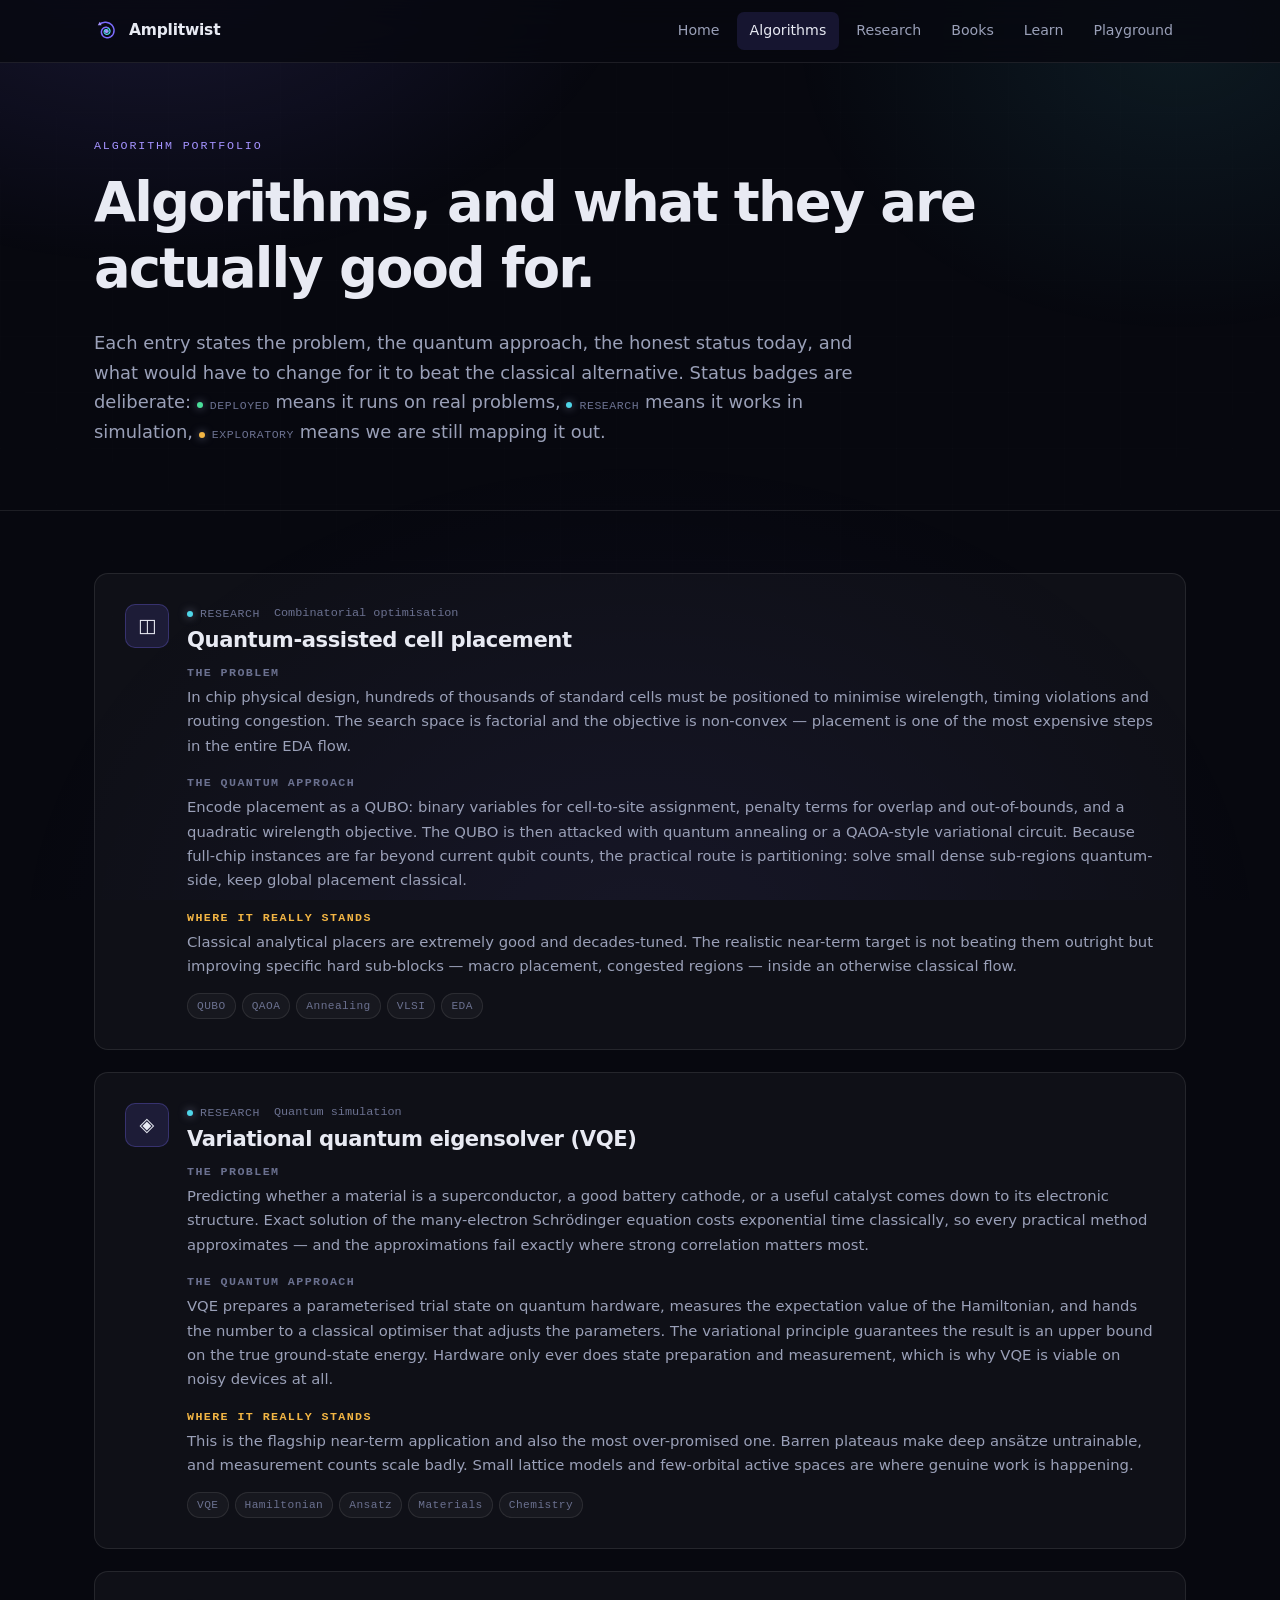
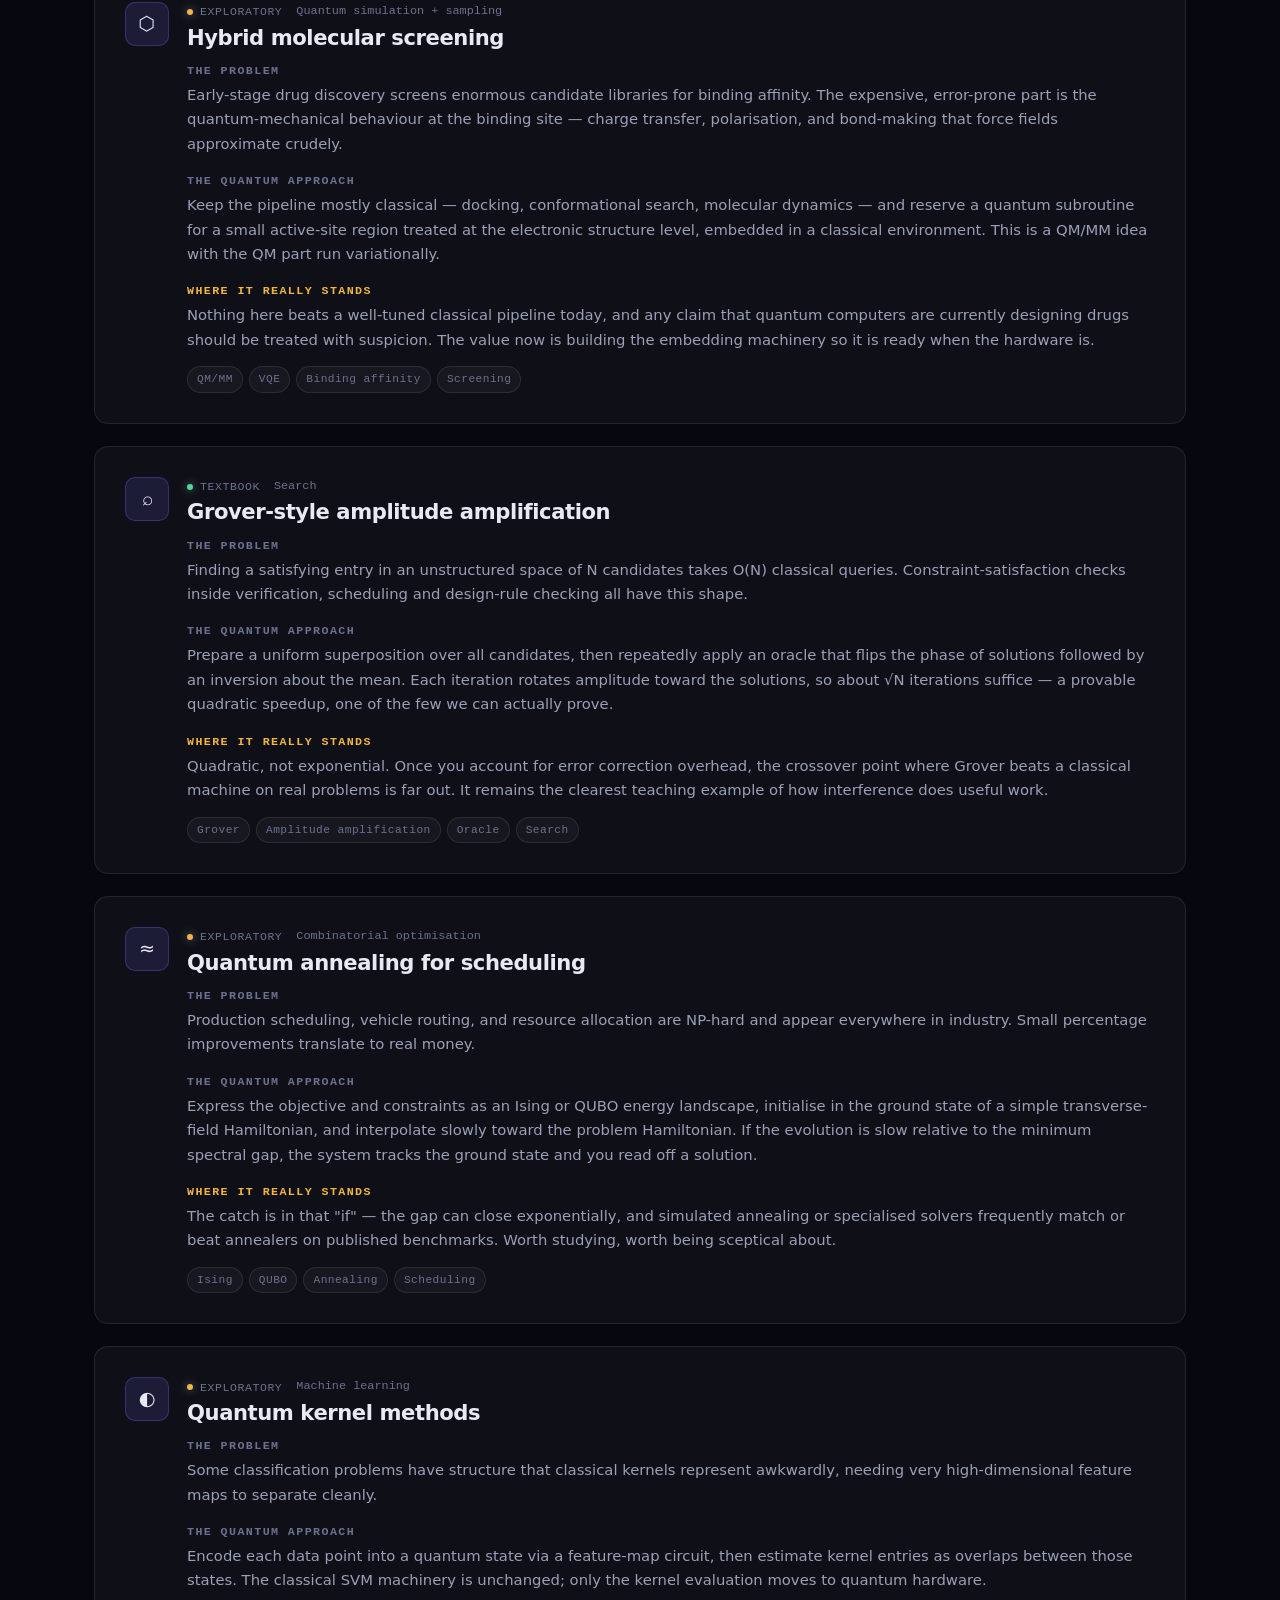
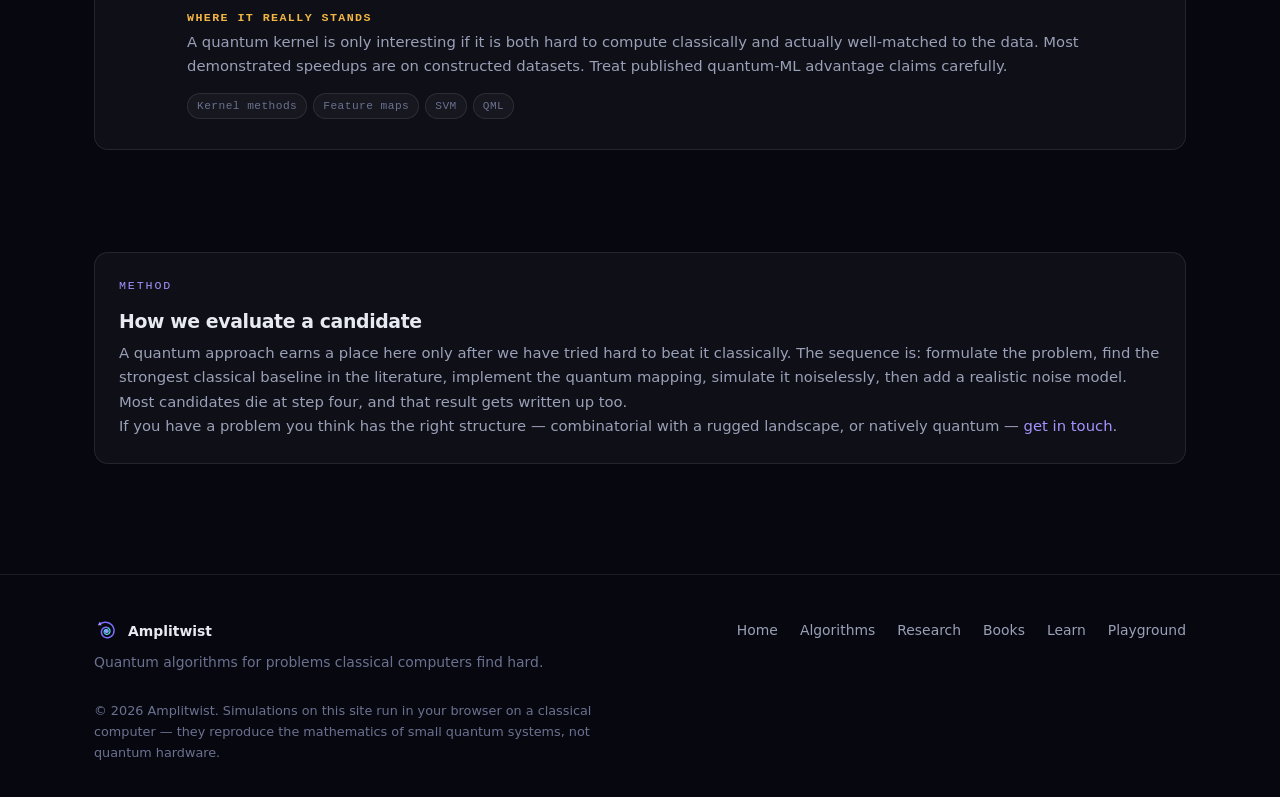
==== algorithms.html @ aef75f51 "Amplitwist: quantum algorithms site Static site, no build step. Plain HTML/CSS/JS so it deploys by u" ====
<!doctype html>
<html lang="en">
<head>
<meta charset="utf-8">
<meta name="viewport" content="width=device-width, initial-scale=1">
<title>Algorithms</title>
<meta name="description" content="Quantum algorithms with industrial applications: cell placement, materials discovery, molecular simulation, search and sampling.">
<link rel="canonical" href="https://amplitwist.com/algorithms.html">

<!-- Social preview. These must live in the HTML source: crawlers do not
     run JavaScript, so site.js cannot supply them. -->
<meta property="og:type" content="website">
<meta property="og:site_name" content="Amplitwist">
<meta property="og:title" content="Algorithms · Amplitwist">
<meta property="og:description" content="Quantum algorithms with industrial applications: cell placement, materials discovery, molecular simulation, search and sampling — with an honest read on where each really stands.">
<meta property="og:url" content="https://amplitwist.com/algorithms.html">
<meta property="og:image" content="https://amplitwist.com/assets/img/og.png">
<meta property="og:image:width" content="1200">
<meta property="og:image:height" content="630">
<meta name="twitter:card" content="summary_large_image">
<meta name="twitter:title" content="Algorithms · Amplitwist">
<meta name="twitter:description" content="Quantum algorithms with industrial applications: cell placement, materials discovery, molecular simulation, search and sampling — with an honest read on where each really stands.">
<meta name="twitter:image" content="https://amplitwist.com/assets/img/og.png">
<meta name="theme-color" content="#07080f">

<link rel="stylesheet" href="assets/css/site.css">
<link rel="stylesheet" href="assets/css/quantum.css">
</head>
<body>

<div data-nav></div>

<main>
  <section class="hero" style="padding:74px 0 44px">
    <div class="wrap">
      <span class="eyebrow">Algorithm portfolio</span>
      <h1>Algorithms, and what they are<br>actually good for.</h1>
      <p class="lede">
        Each entry states the problem, the quantum approach, the honest status today, and what
        would have to change for it to beat the classical alternative. Status badges are
        deliberate: <span class="status status-live">deployed</span> means it runs on real
        problems, <span class="status status-research">research</span> means it works in
        simulation, <span class="status">exploratory</span> means we are still mapping it out.
      </p>
    </div>
  </section>

  <hr class="rule">

  <section>
    <div class="wrap">
      <div class="grid" style="gap:22px" id="algoList"></div>
    </div>
  </section>

  <section class="section-tight">
    <div class="wrap">
      <div class="card">
        <span class="eyebrow">Method</span>
        <h3>How we evaluate a candidate</h3>
        <p>
          A quantum approach earns a place here only after we have tried hard to beat it classically.
          The sequence is: formulate the problem, find the strongest classical baseline in the
          literature, implement the quantum mapping, simulate it noiselessly, then add a realistic
          noise model. Most candidates die at step four, and that result gets written up too.
        </p>
        <p class="mb-0">
          If you have a problem you think has the right structure —
          combinatorial with a rugged landscape, or natively quantum —
          <a data-site-email href="#">get in touch</a>.
        </p>
      </div>
    </div>
  </section>
</main>

<div data-footer></div>

<script src="assets/js/site.js"></script>
<script>
/* Edit this array to add or change an algorithm entry. */
var ALGORITHMS = [
  {
    id: 'placement',
    icon: '◫',
    name: 'Quantum-assisted cell placement',
    family: 'Combinatorial optimisation',
    status: 'Research',
    statusClass: 'research',
    problem:
      'In chip physical design, hundreds of thousands of standard cells must be positioned to ' +
      'minimise wirelength, timing violations and routing congestion. The search space is ' +
      'factorial and the objective is non-convex — placement is one of the most expensive ' +
      'steps in the entire EDA flow.',
    approach:
      'Encode placement as a QUBO: binary variables for cell-to-site assignment, penalty terms ' +
      'for overlap and out-of-bounds, and a quadratic wirelength objective. The QUBO is then ' +
      'attacked with quantum annealing or a QAOA-style variational circuit. Because full-chip ' +
      'instances are far beyond current qubit counts, the practical route is partitioning: ' +
      'solve small dense sub-regions quantum-side, keep global placement classical.',
    reality:
      'Classical analytical placers are extremely good and decades-tuned. The realistic near-term ' +
      'target is not beating them outright but improving specific hard sub-blocks — macro ' +
      'placement, congested regions — inside an otherwise classical flow.',
    tags: ['QUBO', 'QAOA', 'Annealing', 'VLSI', 'EDA']
  },
  {
    id: 'materials',
    icon: '◈',
    name: 'Variational quantum eigensolver (VQE)',
    family: 'Quantum simulation',
    status: 'Research',
    statusClass: 'research',
    problem:
      'Predicting whether a material is a superconductor, a good battery cathode, or a useful ' +
      'catalyst comes down to its electronic structure. Exact solution of the many-electron ' +
      'Schrödinger equation costs exponential time classically, so every practical method ' +
      'approximates — and the approximations fail exactly where strong correlation matters most.',
    approach:
      'VQE prepares a parameterised trial state on quantum hardware, measures the expectation ' +
      'value of the Hamiltonian, and hands the number to a classical optimiser that adjusts the ' +
      'parameters. The variational principle guarantees the result is an upper bound on the true ' +
      'ground-state energy. Hardware only ever does state preparation and measurement, which is ' +
      'why VQE is viable on noisy devices at all.',
    reality:
      'This is the flagship near-term application and also the most over-promised one. Barren ' +
      'plateaus make deep ansätze untrainable, and measurement counts scale badly. Small lattice ' +
      'models and few-orbital active spaces are where genuine work is happening.',
    tags: ['VQE', 'Hamiltonian', 'Ansatz', 'Materials', 'Chemistry']
  },
  {
    id: 'drug',
    icon: '⬡',
    name: 'Hybrid molecular screening',
    family: 'Quantum simulation + sampling',
    status: 'Exploratory',
    statusClass: '',
    problem:
      'Early-stage drug discovery screens enormous candidate libraries for binding affinity. ' +
      'The expensive, error-prone part is the quantum-mechanical behaviour at the binding site — ' +
      'charge transfer, polarisation, and bond-making that force fields approximate crudely.',
    approach:
      'Keep the pipeline mostly classical — docking, conformational search, molecular dynamics — ' +
      'and reserve a quantum subroutine for a small active-site region treated at the electronic ' +
      'structure level, embedded in a classical environment. This is a QM/MM idea with the QM ' +
      'part run variationally.',
    reality:
      'Nothing here beats a well-tuned classical pipeline today, and any claim that quantum ' +
      'computers are currently designing drugs should be treated with suspicion. The value now ' +
      'is building the embedding machinery so it is ready when the hardware is.',
    tags: ['QM/MM', 'VQE', 'Binding affinity', 'Screening']
  },
  {
    id: 'grover',
    icon: '⌕',
    name: "Grover-style amplitude amplification",
    family: 'Search',
    status: 'Textbook',
    statusClass: 'live',
    problem:
      'Finding a satisfying entry in an unstructured space of N candidates takes O(N) classical ' +
      'queries. Constraint-satisfaction checks inside verification, scheduling and design-rule ' +
      'checking all have this shape.',
    approach:
      'Prepare a uniform superposition over all candidates, then repeatedly apply an oracle that ' +
      'flips the phase of solutions followed by an inversion about the mean. Each iteration ' +
      'rotates amplitude toward the solutions, so about √N iterations suffice — a provable ' +
      'quadratic speedup, one of the few we can actually prove.',
    reality:
      'Quadratic, not exponential. Once you account for error correction overhead, the crossover ' +
      'point where Grover beats a classical machine on real problems is far out. It remains the ' +
      'clearest teaching example of how interference does useful work.',
    tags: ['Grover', 'Amplitude amplification', 'Oracle', 'Search']
  },
  {
    id: 'annealing',
    icon: '≈',
    name: 'Quantum annealing for scheduling',
    family: 'Combinatorial optimisation',
    status: 'Exploratory',
    statusClass: '',
    problem:
      'Production scheduling, vehicle routing, and resource allocation are NP-hard and appear ' +
      'everywhere in industry. Small percentage improvements translate to real money.',
    approach:
      'Express the objective and constraints as an Ising or QUBO energy landscape, initialise in ' +
      'the ground state of a simple transverse-field Hamiltonian, and interpolate slowly toward ' +
      'the problem Hamiltonian. If the evolution is slow relative to the minimum spectral gap, ' +
      'the system tracks the ground state and you read off a solution.',
    reality:
      'The catch is in that "if" — the gap can close exponentially, and simulated annealing or ' +
      'specialised solvers frequently match or beat annealers on published benchmarks. Worth ' +
      'studying, worth being sceptical about.',
    tags: ['Ising', 'QUBO', 'Annealing', 'Scheduling']
  },
  {
    id: 'qml',
    icon: '◐',
    name: 'Quantum kernel methods',
    family: 'Machine learning',
    status: 'Exploratory',
    statusClass: '',
    problem:
      'Some classification problems have structure that classical kernels represent awkwardly, ' +
      'needing very high-dimensional feature maps to separate cleanly.',
    approach:
      'Encode each data point into a quantum state via a feature-map circuit, then estimate ' +
      'kernel entries as overlaps between those states. The classical SVM machinery is unchanged; ' +
      'only the kernel evaluation moves to quantum hardware.',
    reality:
      'A quantum kernel is only interesting if it is both hard to compute classically and ' +
      'actually well-matched to the data. Most demonstrated speedups are on constructed datasets. ' +
      'Treat published quantum-ML advantage claims carefully.',
    tags: ['Kernel methods', 'Feature maps', 'SVM', 'QML']
  }
];

(function () {
  var host = document.getElementById('algoList');
  host.innerHTML = ALGORITHMS.map(function (a) {
    return '' +
    '<article class="card" id="' + a.id + '" style="padding:30px">' +
      '<div style="display:flex;gap:18px;align-items:flex-start;flex-wrap:wrap">' +
        '<div class="card-icon" style="margin:0;width:44px;height:44px;font-size:1.2rem;flex-shrink:0">' + a.icon + '</div>' +
        '<div style="flex:1;min-width:230px">' +
          '<div style="display:flex;gap:14px;align-items:center;flex-wrap:wrap;margin-bottom:3px">' +
            '<span class="status status-' + a.statusClass + '">' + a.status + '</span>' +
            '<span class="mono dim" style="font-size:0.74rem">' + a.family + '</span>' +
          '</div>' +
          '<h3 style="font-size:1.32rem;margin-bottom:14px">' + a.name + '</h3>' +

          '<h4 class="mono" style="font-size:0.73rem;letter-spacing:0.12em;text-transform:uppercase;color:var(--text-dim);margin:0 0 5px">The problem</h4>' +
          '<p>' + a.problem + '</p>' +

          '<h4 class="mono" style="font-size:0.73rem;letter-spacing:0.12em;text-transform:uppercase;color:var(--text-dim);margin:18px 0 5px">The quantum approach</h4>' +
          '<p>' + a.approach + '</p>' +

          '<h4 class="mono" style="font-size:0.73rem;letter-spacing:0.12em;text-transform:uppercase;color:var(--amber);margin:18px 0 5px">Where it really stands</h4>' +
          '<p style="margin-bottom:0">' + a.reality + '</p>' +

          '<div class="tags">' + a.tags.map(function (t) {
            return '<span class="tag">' + t + '</span>';
          }).join('') + '</div>' +
        '</div>' +
      '</div>' +
    '</article>';
  }).join('');

  // deep links like algorithms.html#materials
  if (location.hash) {
    var el = document.querySelector(location.hash);
    if (el) setTimeout(function () { el.scrollIntoView({ behavior: 'smooth', block: 'center' }); }, 90);
  }
})();
</script>

</body>
</html>
---- assets/css/site.css ----
/* ============================================================
   Core design system.
   Colors, type scale, and spacing all live here as tokens —
   change a token, the whole site follows.
   ============================================================ */

:root {
  --bg:            #07080f;
  --bg-raised:     #0d0f1a;
  --bg-card:       #11142200;
  --surface:       rgba(255,255,255,0.035);
  --surface-hover: rgba(255,255,255,0.06);
  --border:        rgba(255,255,255,0.09);
  --border-bright: rgba(255,255,255,0.16);

  --text:          #e8eaf3;
  --text-muted:    #9aa0b8;
  --text-dim:      #6b7190;

  --accent:        #7c6cff;
  --accent-bright: #a493ff;
  --accent-dim:    rgba(124,108,255,0.14);
  --cyan:          #4fd6e8;
  --cyan-dim:      rgba(79,214,232,0.13);
  --amber:         #f2b544;
  --rose:          #f2648c;
  --green:         #4ade9a;

  --mono: ui-monospace, "SF Mono", "JetBrains Mono", Menlo, monospace;
  --sans: -apple-system, BlinkMacSystemFont, "Inter", "Segoe UI", system-ui, sans-serif;

  --maxw: 1140px;
  --radius: 14px;
  --radius-sm: 9px;
}

* { box-sizing: border-box; }

html { scroll-behavior: smooth; }

body {
  margin: 0;
  background: var(--bg);
  color: var(--text);
  font-family: var(--sans);
  font-size: 16px;
  line-height: 1.65;
  -webkit-font-smoothing: antialiased;
  overflow-x: hidden;
}

/* Ambient background glow — pure CSS, no images */
body::before {
  content: "";
  position: fixed;
  inset: 0;
  pointer-events: none;
  z-index: 0;
  background:
    radial-gradient(760px 520px at 12% -8%,  rgba(124,108,255,0.16), transparent 65%),
    radial-gradient(620px 480px at 92% 4%,   rgba(79,214,232,0.09),  transparent 62%),
    radial-gradient(900px 700px at 50% 105%, rgba(124,108,255,0.07), transparent 70%);
}

/* Faint coordinate grid, sits under content */
body::after {
  content: "";
  position: fixed;
  inset: 0;
  pointer-events: none;
  z-index: 0;
  opacity: 0.5;
  background-image:
    linear-gradient(rgba(255,255,255,0.021) 1px, transparent 1px),
    linear-gradient(90deg, rgba(255,255,255,0.021) 1px, transparent 1px);
  background-size: 56px 56px;
  mask-image: radial-gradient(ellipse 90% 60% at 50% 30%, #000 40%, transparent 100%);
  -webkit-mask-image: radial-gradient(ellipse 90% 60% at 50% 30%, #000 40%, transparent 100%);
}

main, header, footer { position: relative; z-index: 1; }

.wrap { max-width: var(--maxw); margin: 0 auto; padding: 0 24px; }
.wrap-narrow { max-width: 800px; margin: 0 auto; padding: 0 24px; }

/* ---------- Typography ---------- */

h1, h2, h3, h4 { line-height: 1.2; letter-spacing: -0.02em; margin: 0 0 0.5em; font-weight: 600; }
h1 { font-size: clamp(2.1rem, 5vw, 3.4rem); letter-spacing: -0.035em; }
h2 { font-size: clamp(1.55rem, 3vw, 2.1rem); }
h3 { font-size: 1.18rem; }
p  { margin: 0 0 1.1em; color: var(--text-muted); }
a  { color: var(--accent-bright); text-decoration: none; }
a:hover { text-decoration: underline; }
code {
  font-family: var(--mono);
  font-size: 0.88em;
  background: var(--surface);
  border: 1px solid var(--border);
  padding: 0.12em 0.42em;
  border-radius: 5px;
  color: var(--cyan);
}

.eyebrow {
  font-family: var(--mono);
  font-size: 0.73rem;
  letter-spacing: 0.16em;
  text-transform: uppercase;
  color: var(--accent-bright);
  margin-bottom: 14px;
  display: block;
}
.lede { font-size: 1.12rem; color: var(--text-muted); max-width: 68ch; }
.section-sub { color: var(--text-muted); max-width: 66ch; margin-bottom: 2.4rem; }

/* ---------- Nav ---------- */

.nav {
  position: sticky; top: 0; z-index: 100;
  backdrop-filter: blur(18px);
  -webkit-backdrop-filter: blur(18px);
  background: rgba(7,8,15,0.8);
  border-bottom: 1px solid var(--border);
}
.nav-inner {
  max-width: var(--maxw); margin: 0 auto; padding: 0 24px;
  height: 62px; display: flex; align-items: center; gap: 30px;
}
.brand {
  display: flex; align-items: center; gap: 10px;
  font-weight: 600; color: var(--text); font-size: 0.97rem;
  letter-spacing: -0.015em; text-decoration: none; flex-shrink: 0;
}
.brand:hover { text-decoration: none; }
.brand-mark { width: 25px; height: 25px; flex-shrink: 0; }
.nav-links { display: flex; gap: 4px; margin-left: auto; align-items: center; }
.nav-links a {
  color: var(--text-muted); font-size: 0.885rem; padding: 7px 13px;
  border-radius: 7px; transition: color .15s, background .15s;
}
.nav-links a:hover { color: var(--text); background: var(--surface); text-decoration: none; }
.nav-links a.active { color: var(--text); background: var(--accent-dim); }

.nav-toggle {
  display: none; margin-left: auto; background: none; border: 1px solid var(--border);
  color: var(--text); border-radius: 8px; padding: 6px 10px; cursor: pointer; font-size: 1rem;
}

@media (max-width: 800px) {
  .nav-toggle { display: block; }
  .nav-links {
    display: none; position: absolute; top: 62px; left: 0; right: 0;
    flex-direction: column; gap: 2px; padding: 12px 18px 18px;
    background: rgba(9,10,20,0.98); border-bottom: 1px solid var(--border);
    backdrop-filter: blur(18px); -webkit-backdrop-filter: blur(18px);
  }
  .nav-links.open { display: flex; }
  .nav-links a { padding: 11px 13px; }
}

/* ---------- Layout blocks ---------- */

.hero { padding: 96px 0 78px; }
section { padding: 62px 0; }
.section-tight { padding: 40px 0; }
hr.rule { border: 0; border-top: 1px solid var(--border); margin: 0; }

/* Grid and flex children default to min-width:auto, meaning they refuse to
   shrink below their own content. That silently defeats every inner
   overflow-x:auto scroller (circuit diagram, code readouts) and pushes the
   whole page sideways on narrow screens. Opting out is the fix. */
.grid > *, .lab-split > *, .footer-inner > * { min-width: 0; }

.grid { display: grid; gap: 18px; }
.grid-2 { grid-template-columns: repeat(auto-fit, minmax(300px, 1fr)); }
.grid-3 { grid-template-columns: repeat(auto-fit, minmax(268px, 1fr)); }

/* ---------- Cards ---------- */

.card {
  background: var(--surface);
  border: 1px solid var(--border);
  border-radius: var(--radius);
  padding: 24px;
  transition: border-color .18s, background .18s, transform .18s;
}
.card:hover { border-color: var(--border-bright); background: var(--surface-hover); }
.card h3 { margin-bottom: 8px; }
.card p  { font-size: 0.925rem; margin-bottom: 0; }
.card-link { display: block; color: inherit; }
.card-link:hover { text-decoration: none; transform: translateY(-2px); }

.card-icon {
  width: 38px; height: 38px; border-radius: 10px;
  background: var(--accent-dim); border: 1px solid rgba(124,108,255,0.28);
  display: grid; place-items: center; margin-bottom: 15px;
  font-size: 1.05rem;
}

/* ---------- Tags / badges ---------- */

.tags { display: flex; flex-wrap: wrap; gap: 6px; margin-top: 14px; }
.tag {
  font-family: var(--mono); font-size: 0.7rem; letter-spacing: 0.04em;
  padding: 3px 9px; border-radius: 20px;
  background: var(--surface); border: 1px solid var(--border);
  color: var(--text-dim);
}
.tag-accent { background: var(--accent-dim); border-color: rgba(124,108,255,0.3); color: var(--accent-bright); }
.tag-cyan   { background: var(--cyan-dim);  border-color: rgba(79,214,232,0.3);  color: var(--cyan); }

.status {
  display: inline-flex; align-items: center; gap: 7px;
  font-family: var(--mono); font-size: 0.72rem; letter-spacing: 0.05em;
  color: var(--text-dim); text-transform: uppercase;
}
.status::before {
  content: ""; width: 6px; height: 6px; border-radius: 50%;
  background: var(--amber); box-shadow: 0 0 9px currentColor;
}
.status-live::before   { background: var(--green); }
.status-research::before { background: var(--cyan); }

/* ---------- Buttons ---------- */

.btn {
  display: inline-flex; align-items: center; gap: 8px;
  padding: 11px 21px; border-radius: 9px;
  font-size: 0.9rem; font-weight: 500; cursor: pointer;
  border: 1px solid var(--border-bright);
  background: var(--surface); color: var(--text);
  transition: background .15s, border-color .15s, transform .1s;
  font-family: inherit;
}
.btn:hover { background: var(--surface-hover); border-color: var(--accent); text-decoration: none; }
.btn:active { transform: translateY(1px); }
.btn-primary {
  background: var(--accent); border-color: var(--accent); color: #fff; font-weight: 550;
}
.btn-primary:hover { background: var(--accent-bright); border-color: var(--accent-bright); }
.btn-sm { padding: 7px 14px; font-size: 0.83rem; }
.btn-row { display: flex; gap: 12px; flex-wrap: wrap; margin-top: 30px; }

/* ---------- Footer ---------- */

footer {
  border-top: 1px solid var(--border);
  margin-top: 70px; padding: 44px 0 34px;
  color: var(--text-dim); font-size: 0.87rem;
}
.footer-inner { display: flex; flex-wrap: wrap; gap: 30px; justify-content: space-between; }
.footer-links { display: flex; gap: 22px; flex-wrap: wrap; }
.footer-links a { color: var(--text-muted); }
.footer-note { margin-top: 26px; font-size: 0.8rem; color: var(--text-dim); max-width: 62ch; }

/* ---------- Utility ---------- */

.mono { font-family: var(--mono); }
.muted { color: var(--text-muted); }
.dim { color: var(--text-dim); }
.center { text-align: center; }
.mt-0 { margin-top: 0; } .mb-0 { margin-bottom: 0; }

/* ---------- Founder card ---------- */

.founder {
  display: grid;
  grid-template-columns: 168px 1fr;
  gap: 30px;
  align-items: center;
  background: var(--surface);
  border: 1px solid var(--border);
  border-radius: var(--radius);
  padding: 30px;
}
.founder > * { min-width: 0; }

.founder-photo {
  position: relative;
  width: 168px;
  height: 168px;
  border-radius: 50%;
  overflow: hidden;
  flex-shrink: 0;
  border: 1px solid var(--border-bright);
  background: linear-gradient(145deg, rgba(124,108,255,0.22), rgba(79,214,232,0.12));
  display: grid;
  place-items: center;
}
.founder-photo img {
  width: 100%; height: 100%;
  object-fit: cover;
  display: block;
  position: relative;
  z-index: 1;
}
/* The monogram sits underneath and only becomes visible when the
   <img> removes itself on error — so a missing headshot degrades to
   initials rather than a broken-image icon. */
.founder-monogram {
  position: absolute;
  font-family: var(--mono);
  font-size: 2.6rem;
  font-weight: 600;
  letter-spacing: 0.04em;
  color: var(--accent-bright);
  z-index: 0;
}
.founder-photo.is-fallback { border-style: dashed; }

.founder-name { font-size: 1.55rem; margin-bottom: 10px; }
.founder-body p { font-size: 0.97rem; margin-bottom: 0; }
.founder-links { display: flex; gap: 9px; flex-wrap: wrap; margin-top: 20px; }

@media (max-width: 620px) {
  .founder { grid-template-columns: 1fr; gap: 22px; text-align: center; padding: 26px; }
  .founder-photo { margin: 0 auto; width: 132px; height: 132px; }
  .founder-monogram { font-size: 2.1rem; }
  .founder-links { justify-content: center; }
}
---- assets/css/quantum.css ----
/* ============================================================
   quantum.css — interactive lab components.
   Loaded only by learn.html and playground.html.
   ============================================================ */

.lab {
  background: linear-gradient(180deg, rgba(255,255,255,0.045), rgba(255,255,255,0.015));
  border: 1px solid var(--border);
  border-radius: var(--radius);
  overflow: hidden;
  margin: 26px 0;
}
.lab-head {
  display: flex; align-items: center; gap: 12px; flex-wrap: wrap;
  padding: 13px 20px;
  border-bottom: 1px solid var(--border);
  background: rgba(0,0,0,0.24);
}
.lab-title {
  font-family: var(--mono); font-size: 0.76rem; letter-spacing: 0.12em;
  text-transform: uppercase; color: var(--text-muted);
}
.lab-body { padding: 22px; }
.lab-foot {
  padding: 14px 20px; border-top: 1px solid var(--border);
  background: rgba(0,0,0,0.18); font-size: 0.87rem; color: var(--text-muted);
}

/* two-column lab layout: visual + controls */
.lab-split { display: grid; grid-template-columns: 1fr 1fr; gap: 24px; align-items: start; }
@media (max-width: 760px) { .lab-split { grid-template-columns: 1fr; } }

/* Square by construction: --bloch-size caps the WIDTH, and aspect-ratio
   derives the height from it. Capping height instead left the canvas wide
   and short, which drew a small sphere marooned in empty space. */
.bloch-canvas {
  width: 100%;
  max-width: var(--bloch-size, 330px);
  aspect-ratio: 1 / 1;
  display: block;
  margin: 0 auto;
  touch-action: none;
}
.bars-canvas  { width: 100%; height: 190px; display: block; }

.viz-caption {
  text-align: center; font-family: var(--mono); font-size: 0.72rem;
  color: var(--text-dim); letter-spacing: 0.06em; margin-top: 4px;
}

/* ---------- Gate buttons ---------- */

.gate-row { display: flex; flex-wrap: wrap; gap: 7px; margin: 4px 0 14px; }
.gate-label {
  font-family: var(--mono); font-size: 0.7rem; letter-spacing: 0.1em;
  text-transform: uppercase; color: var(--text-dim);
  width: 100%; margin-bottom: 2px;
}
.gate {
  font-family: var(--mono); font-size: 0.87rem; font-weight: 600;
  min-width: 40px; padding: 8px 12px;
  background: var(--surface); border: 1px solid var(--border-bright);
  color: var(--text); border-radius: 8px; cursor: pointer;
  transition: background .13s, border-color .13s, transform .08s, box-shadow .13s;
}
.gate:hover { background: var(--accent-dim); border-color: var(--accent); }
.gate:active { transform: scale(0.94); }
.gate.g-h { border-color: rgba(79,214,232,0.45); color: var(--cyan); }
.gate.g-h:hover { background: var(--cyan-dim); }
.gate.g-cnot { border-color: rgba(242,181,68,0.45); color: var(--amber); }
.gate.g-cnot:hover { background: rgba(242,181,68,0.14); }
.gate.g-measure { border-color: rgba(242,100,140,0.5); color: var(--rose); }
.gate.g-measure:hover { background: rgba(242,100,140,0.14); }
.gate:disabled { opacity: 0.32; cursor: not-allowed; }
.gate:disabled:hover { background: var(--surface); border-color: var(--border-bright); }

/* ---------- Sliders ---------- */

.slider-row { margin: 14px 0; }
.slider-row label {
  display: flex; justify-content: space-between; align-items: baseline;
  font-family: var(--mono); font-size: 0.76rem; color: var(--text-muted);
  margin-bottom: 7px;
}
.slider-row label b { color: var(--cyan); font-weight: 600; }
input[type=range] {
  width: 100%; -webkit-appearance: none; appearance: none;
  height: 4px; border-radius: 3px; background: rgba(255,255,255,0.14); outline: none;
}
input[type=range]::-webkit-slider-thumb {
  -webkit-appearance: none; appearance: none;
  width: 16px; height: 16px; border-radius: 50%;
  background: var(--accent-bright); cursor: pointer;
  box-shadow: 0 0 10px rgba(164,147,255,0.6);
}
input[type=range]::-moz-range-thumb {
  width: 16px; height: 16px; border-radius: 50%; border: none;
  background: var(--accent-bright); cursor: pointer;
}

/* ---------- Readouts ---------- */

.readout {
  font-family: var(--mono); font-size: 0.8rem;
  background: rgba(0,0,0,0.32); border: 1px solid var(--border);
  border-radius: var(--radius-sm); padding: 13px 15px;
  line-height: 1.85; color: var(--text-muted);
  overflow-x: auto; white-space: pre;
}
.readout .k { color: var(--cyan); }
.readout .v { color: var(--text); }
.readout .z { color: var(--text-dim); }

.state-line { display: flex; justify-content: space-between; gap: 14px; }
.state-line + .state-line { margin-top: 2px; }

/* ---------- Meters ---------- */

.meter { margin: 13px 0; }
.meter-top {
  display: flex; justify-content: space-between; align-items: baseline;
  font-family: var(--mono); font-size: 0.75rem; color: var(--text-muted); margin-bottom: 6px;
}
.meter-top b { color: var(--text); font-weight: 600; }
.meter-track {
  height: 7px; border-radius: 4px; background: rgba(255,255,255,0.09); overflow: hidden;
}
.meter-fill {
  height: 100%; border-radius: 4px; width: 0%;
  transition: width .32s cubic-bezier(.4,0,.2,1);
  background: linear-gradient(90deg, var(--accent), var(--cyan));
}
.meter-fill.ent { background: linear-gradient(90deg, var(--amber), var(--rose)); }

/* ---------- Circuit builder ---------- */

.circuit {
  background: rgba(0,0,0,0.3); border: 1px solid var(--border);
  border-radius: var(--radius-sm); padding: 16px; overflow-x: auto;
}
.circuit-wire {
  display: flex; align-items: center; gap: 0; min-height: 46px; position: relative;
}
.wire-label {
  font-family: var(--mono); font-size: 0.78rem; color: var(--text-muted);
  width: 40px; flex-shrink: 0;
}
.wire-line {
  display: flex; align-items: center; flex: 1; min-width: 260px;
  position: relative; height: 46px;
}
.wire-line::before {
  content: ""; position: absolute; left: 0; right: 0; top: 50%;
  height: 1px; background: rgba(255,255,255,0.2);
}
.slot {
  width: 44px; height: 46px; flex-shrink: 0;
  display: grid; place-items: center; position: relative; z-index: 1;
}
.op {
  width: 32px; height: 32px; border-radius: 7px;
  display: grid; place-items: center;
  font-family: var(--mono); font-size: 0.8rem; font-weight: 600;
  background: var(--bg-raised); border: 1px solid var(--accent);
  color: var(--accent-bright);
  box-shadow: 0 0 0 4px var(--bg);
}
.op.op-h { border-color: var(--cyan); color: var(--cyan); }
.op.op-m { border-color: var(--rose); color: var(--rose); }
.op-dot {
  width: 11px; height: 11px; border-radius: 50%;
  background: var(--amber); box-shadow: 0 0 0 4px var(--bg);
}
.op-target {
  width: 24px; height: 24px; border-radius: 50%;
  border: 2px solid var(--amber); position: relative;
  background: var(--bg); box-shadow: 0 0 0 3px var(--bg);
}
.op-target::before, .op-target::after {
  content: ""; position: absolute; background: var(--amber);
}
.op-target::before { left: 50%; top: 3px; bottom: 3px; width: 2px; transform: translateX(-50%); }
.op-target::after  { top: 50%; left: 3px; right: 3px; height: 2px; transform: translateY(-50%); }
.ctrl-link {
  position: absolute; width: 2px; background: var(--amber); z-index: 0; left: 50%;
  transform: translateX(-50%);
}

/* ---------- Histogram of shots ---------- */

.shots { display: grid; gap: 5px; margin-top: 6px; }
.shot-row { display: grid; grid-template-columns: 58px 1fr 62px; align-items: center; gap: 10px; }
.shot-key { font-family: var(--mono); font-size: 0.76rem; color: var(--text-muted); }
.shot-bar-track { height: 16px; background: rgba(255,255,255,0.05); border-radius: 4px; overflow: hidden; }
.shot-bar {
  height: 100%; border-radius: 4px; width: 0%;
  background: linear-gradient(90deg, var(--accent), var(--accent-bright));
  transition: width .28s ease;
}
.shot-val { font-family: var(--mono); font-size: 0.74rem; color: var(--text-dim); text-align: right; }

/* ---------- Course lesson nav ---------- */

.lesson-nav {
  display: flex; gap: 6px; flex-wrap: wrap;
  padding-bottom: 22px; margin-bottom: 8px;
  border-bottom: 1px solid var(--border);
}
.lesson-nav button {
  font-family: var(--mono); font-size: 0.78rem;
  padding: 8px 14px; border-radius: 8px; cursor: pointer;
  background: transparent; border: 1px solid var(--border); color: var(--text-muted);
  transition: all .14s;
}
.lesson-nav button:hover { color: var(--text); border-color: var(--border-bright); }
.lesson-nav button.active {
  background: var(--accent-dim); border-color: var(--accent);
  color: var(--accent-bright); font-weight: 600;
}
.lesson { display: none; }
.lesson.active { display: block; animation: fadeUp .3s ease; }
@keyframes fadeUp { from { opacity: 0; transform: translateY(7px); } to { opacity: 1; transform: none; } }

.lesson h2 { margin-top: 8px; }
.lesson-num {
  font-family: var(--mono); font-size: 0.73rem; letter-spacing: 0.14em;
  color: var(--accent-bright); text-transform: uppercase;
}

.keypoint {
  border-left: 2px solid var(--accent);
  background: var(--accent-dim);
  padding: 14px 18px; border-radius: 0 var(--radius-sm) var(--radius-sm) 0;
  margin: 22px 0;
}
.keypoint p { margin: 0; color: var(--text); font-size: 0.94rem; }
.keypoint strong { color: var(--accent-bright); }

.misconception {
  border-left: 2px solid var(--rose);
  background: rgba(242,100,140,0.09);
  padding: 14px 18px; border-radius: 0 var(--radius-sm) var(--radius-sm) 0;
  margin: 22px 0;
}
.misconception p { margin: 0; color: var(--text); font-size: 0.94rem; }
.misconception strong { color: var(--rose); }

/* ---------- Challenge / game ---------- */

.challenge {
  display: flex; align-items: flex-start; gap: 14px;
  background: rgba(79,214,232,0.07); border: 1px solid rgba(79,214,232,0.26);
  border-radius: var(--radius-sm); padding: 15px 17px; margin-bottom: 18px;
}
.challenge-icon { font-size: 1.15rem; line-height: 1.4; }
.challenge-body { flex: 1; }
.challenge-body h4 {
  margin: 0 0 4px; font-size: 0.95rem; color: var(--cyan);
  font-family: var(--mono); letter-spacing: 0.02em;
}
.challenge-body p { margin: 0; font-size: 0.9rem; }
.challenge.solved { background: rgba(74,222,154,0.08); border-color: rgba(74,222,154,0.35); }
.challenge.solved .challenge-body h4 { color: var(--green); }

.puzzle-list { display: grid; gap: 8px; }
.puzzle {
  display: flex; align-items: center; gap: 12px;
  padding: 11px 14px; border-radius: var(--radius-sm);
  background: var(--surface); border: 1px solid var(--border);
  cursor: pointer; transition: all .14s; text-align: left; width: 100%;
  font-family: inherit; font-size: 0.9rem; color: var(--text);
}
.puzzle:hover { border-color: var(--border-bright); background: var(--surface-hover); }
.puzzle.active { border-color: var(--accent); background: var(--accent-dim); }
.puzzle-check {
  width: 19px; height: 19px; border-radius: 50%; flex-shrink: 0;
  border: 1.5px solid var(--border-bright);
  display: grid; place-items: center; font-size: 0.7rem;
}
.puzzle.done .puzzle-check { background: var(--green); border-color: var(--green); color: #06210f; }
.puzzle-name { flex: 1; }
.puzzle-diff {
  font-family: var(--mono); font-size: 0.68rem; color: var(--text-dim);
  padding: 2px 7px; border-radius: 20px; border: 1px solid var(--border);
}

.toast {
  position: fixed; left: 50%; bottom: 34px; transform: translateX(-50%) translateY(80px);
  background: var(--bg-raised); border: 1px solid var(--green);
  color: var(--text); padding: 13px 22px; border-radius: 11px;
  font-size: 0.92rem; z-index: 200; opacity: 0;
  transition: opacity .25s, transform .25s;
  box-shadow: 0 10px 34px rgba(0,0,0,0.5);
  max-width: 90vw; text-align: center;
}
.toast.show { opacity: 1; transform: translateX(-50%) translateY(0); }
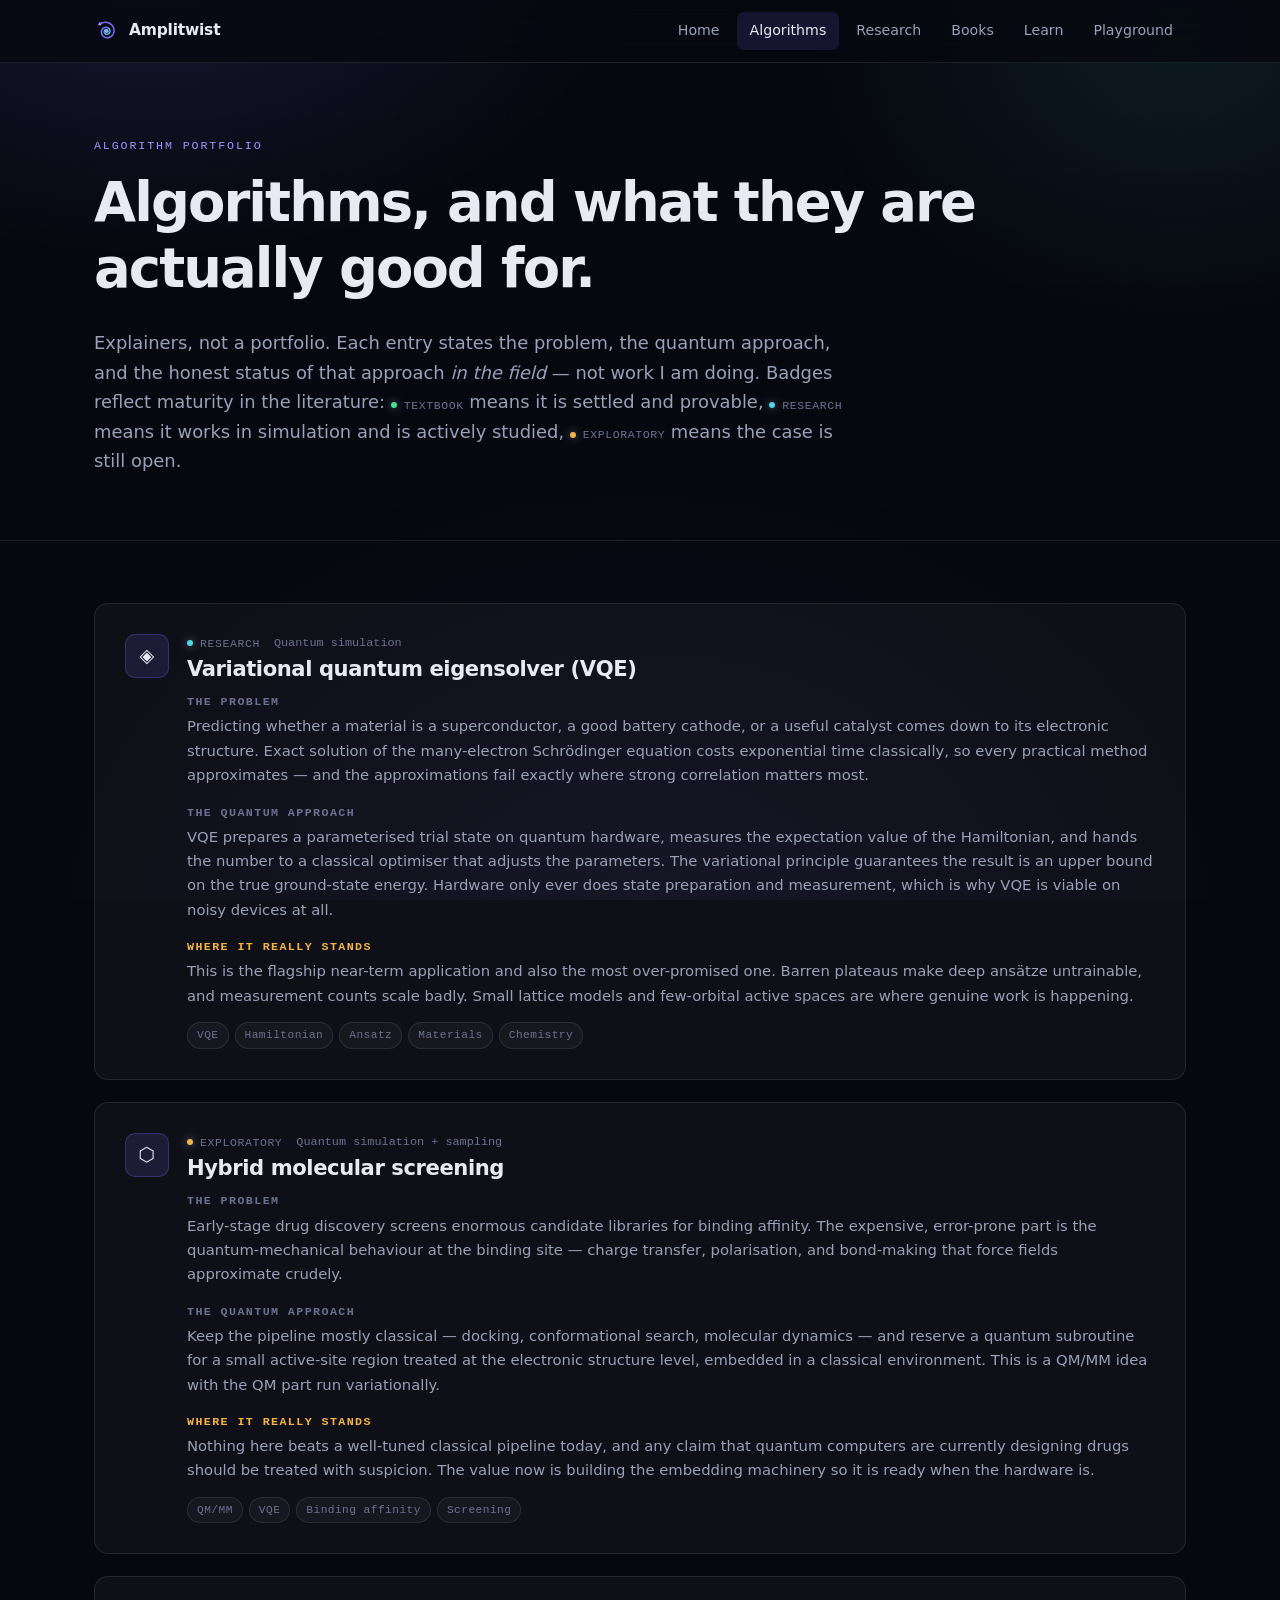
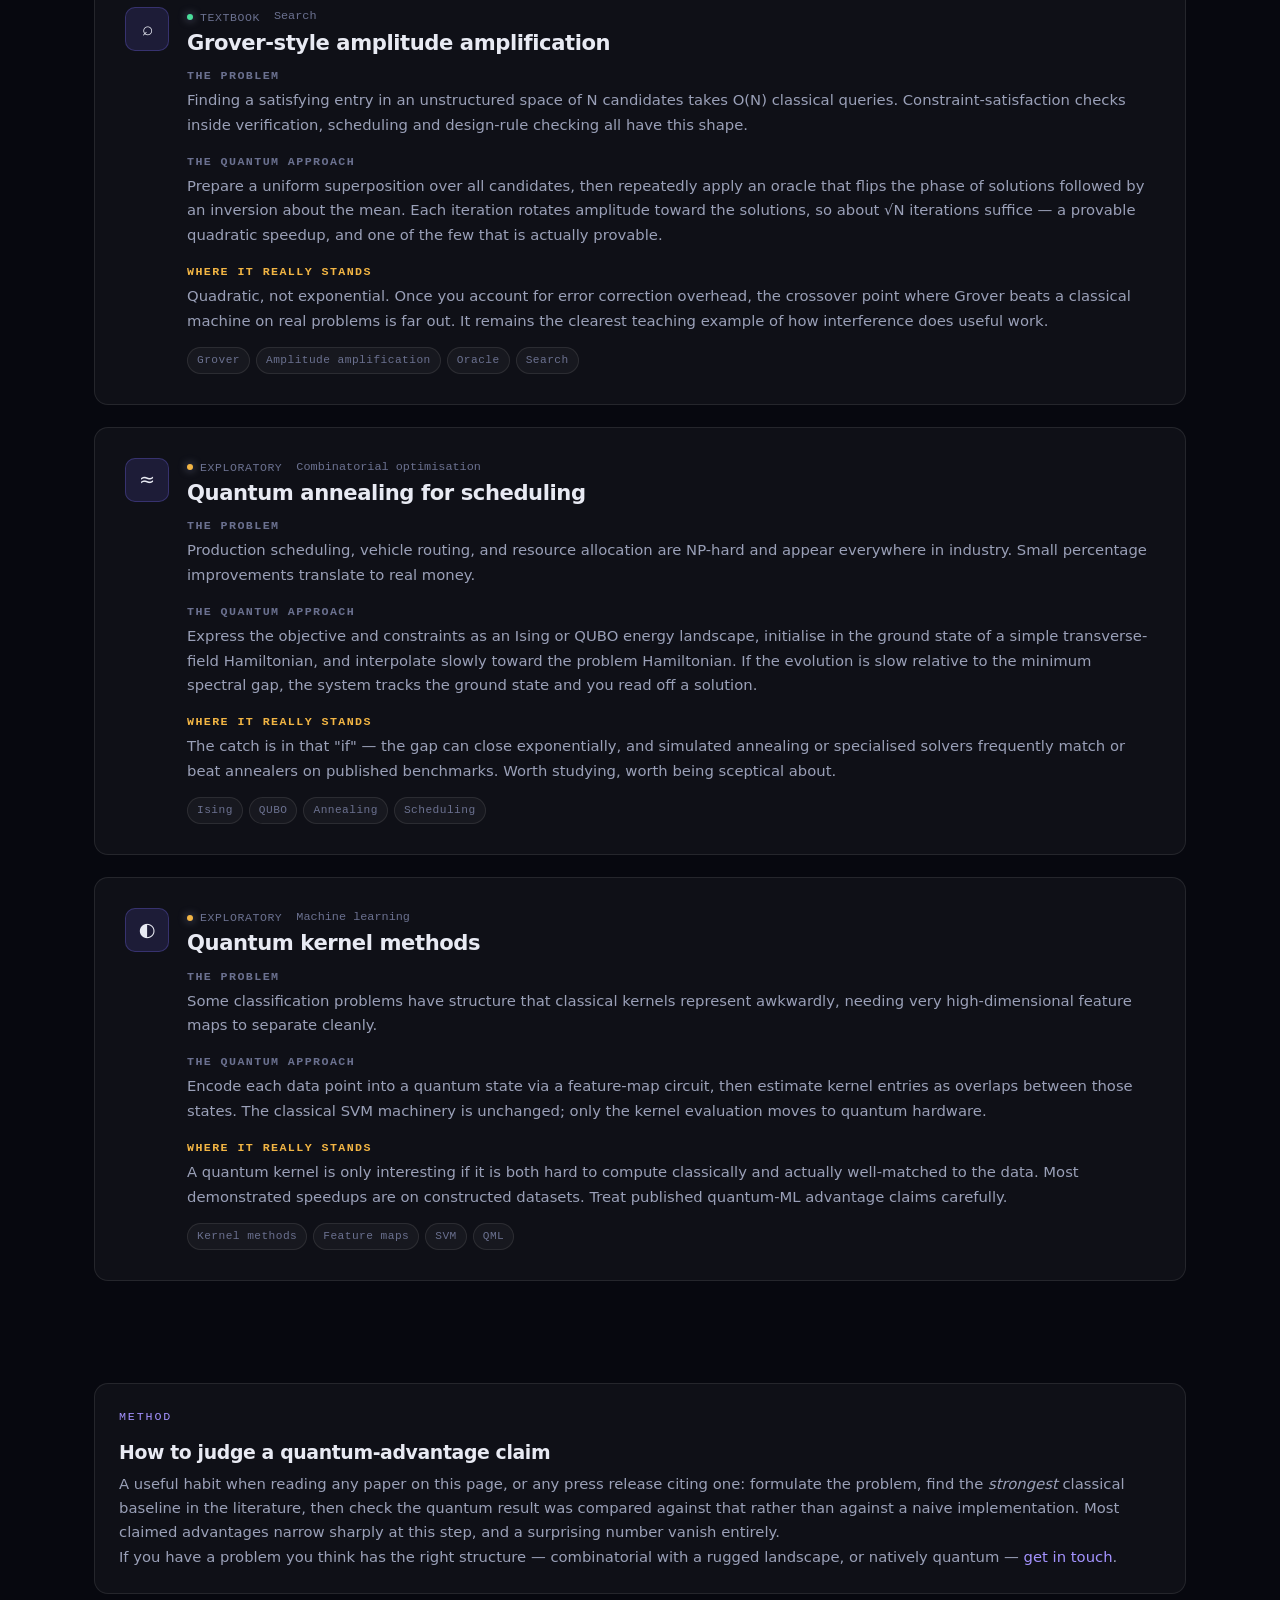
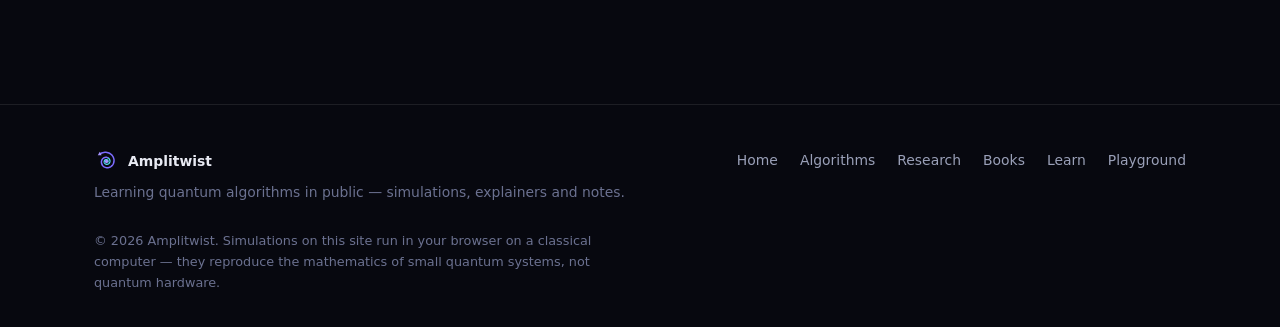
==== commit ead71211: "Reframe as a learning project; research page becomes a reading list Corrects two overclaims that wou" ====
--- a/algorithms.html
+++ b/algorithms.html
@@ -4,7 +4,7 @@
 <meta charset="utf-8">
 <meta name="viewport" content="width=device-width, initial-scale=1">
 <title>Algorithms</title>
-<meta name="description" content="Quantum algorithms with industrial applications: cell placement, materials discovery, molecular simulation, search and sampling.">
+<meta name="description" content="Quantum algorithms with industrial applications: materials discovery, molecular simulation, optimisation, search and sampling.">
 <link rel="canonical" href="https://amplitwist.com/algorithms.html">
 
 <!-- Social preview. These must live in the HTML source: crawlers do not
@@ -12,14 +12,14 @@
 <meta property="og:type" content="website">
 <meta property="og:site_name" content="Amplitwist">
 <meta property="og:title" content="Algorithms · Amplitwist">
-<meta property="og:description" content="Quantum algorithms with industrial applications: cell placement, materials discovery, molecular simulation, search and sampling — with an honest read on where each really stands.">
+<meta property="og:description" content="Quantum algorithms with industrial applications: materials discovery, molecular simulation, optimisation, search and sampling — with an honest read on where each really stands.">
 <meta property="og:url" content="https://amplitwist.com/algorithms.html">
 <meta property="og:image" content="https://amplitwist.com/assets/img/og.png">
 <meta property="og:image:width" content="1200">
 <meta property="og:image:height" content="630">
 <meta name="twitter:card" content="summary_large_image">
 <meta name="twitter:title" content="Algorithms · Amplitwist">
-<meta name="twitter:description" content="Quantum algorithms with industrial applications: cell placement, materials discovery, molecular simulation, search and sampling — with an honest read on where each really stands.">
+<meta name="twitter:description" content="Quantum algorithms with industrial applications: materials discovery, molecular simulation, optimisation, search and sampling — with an honest read on where each really stands.">
 <meta name="twitter:image" content="https://amplitwist.com/assets/img/og.png">
 <meta name="theme-color" content="#07080f">
 
@@ -36,11 +36,12 @@
       <span class="eyebrow">Algorithm portfolio</span>
       <h1>Algorithms, and what they are<br>actually good for.</h1>
       <p class="lede">
-        Each entry states the problem, the quantum approach, the honest status today, and what
-        would have to change for it to beat the classical alternative. Status badges are
-        deliberate: <span class="status status-live">deployed</span> means it runs on real
-        problems, <span class="status status-research">research</span> means it works in
-        simulation, <span class="status">exploratory</span> means we are still mapping it out.
+        Explainers, not a portfolio. Each entry states the problem, the quantum approach, and
+        the honest status of that approach <em>in the field</em> — not work I am doing. Badges
+        reflect maturity in the literature: <span class="status status-live">textbook</span>
+        means it is settled and provable, <span class="status status-research">research</span>
+        means it works in simulation and is actively studied,
+        <span class="status">exploratory</span> means the case is still open.
       </p>
     </div>
   </section>
@@ -57,12 +58,13 @@
     <div class="wrap">
       <div class="card">
         <span class="eyebrow">Method</span>
-        <h3>How we evaluate a candidate</h3>
+        <h3>How to judge a quantum-advantage claim</h3>
         <p>
-          A quantum approach earns a place here only after we have tried hard to beat it classically.
-          The sequence is: formulate the problem, find the strongest classical baseline in the
-          literature, implement the quantum mapping, simulate it noiselessly, then add a realistic
-          noise model. Most candidates die at step four, and that result gets written up too.
+          A useful habit when reading any paper on this page, or any press release citing one:
+          formulate the problem, find the <em>strongest</em> classical baseline in the literature,
+          then check the quantum result was compared against that rather than against a naive
+          implementation. Most claimed advantages narrow sharply at this step, and a surprising
+          number vanish entirely.
         </p>
         <p class="mb-0">
           If you have a problem you think has the right structure —
@@ -81,30 +83,6 @@
 /* Edit this array to add or change an algorithm entry. */
 var ALGORITHMS = [
   {
-    id: 'placement',
-    icon: '◫',
-    name: 'Quantum-assisted cell placement',
-    family: 'Combinatorial optimisation',
-    status: 'Research',
-    statusClass: 'research',
-    problem:
-      'In chip physical design, hundreds of thousands of standard cells must be positioned to ' +
-      'minimise wirelength, timing violations and routing congestion. The search space is ' +
-      'factorial and the objective is non-convex — placement is one of the most expensive ' +
-      'steps in the entire EDA flow.',
-    approach:
-      'Encode placement as a QUBO: binary variables for cell-to-site assignment, penalty terms ' +
-      'for overlap and out-of-bounds, and a quadratic wirelength objective. The QUBO is then ' +
-      'attacked with quantum annealing or a QAOA-style variational circuit. Because full-chip ' +
-      'instances are far beyond current qubit counts, the practical route is partitioning: ' +
-      'solve small dense sub-regions quantum-side, keep global placement classical.',
-    reality:
-      'Classical analytical placers are extremely good and decades-tuned. The realistic near-term ' +
-      'target is not beating them outright but improving specific hard sub-blocks — macro ' +
-      'placement, congested regions — inside an otherwise classical flow.',
-    tags: ['QUBO', 'QAOA', 'Annealing', 'VLSI', 'EDA']
-  },
-  {
     id: 'materials',
     icon: '◈',
     name: 'Variational quantum eigensolver (VQE)',
@@ -165,7 +143,7 @@
       'Prepare a uniform superposition over all candidates, then repeatedly apply an oracle that ' +
       'flips the phase of solutions followed by an inversion about the mean. Each iteration ' +
       'rotates amplitude toward the solutions, so about √N iterations suffice — a provable ' +
-      'quadratic speedup, one of the few we can actually prove.',
+      'quadratic speedup, and one of the few that is actually provable.',
     reality:
       'Quadratic, not exponential. Once you account for error correction overhead, the crossover ' +
       'point where Grover beats a classical machine on real problems is far out. It remains the ' +
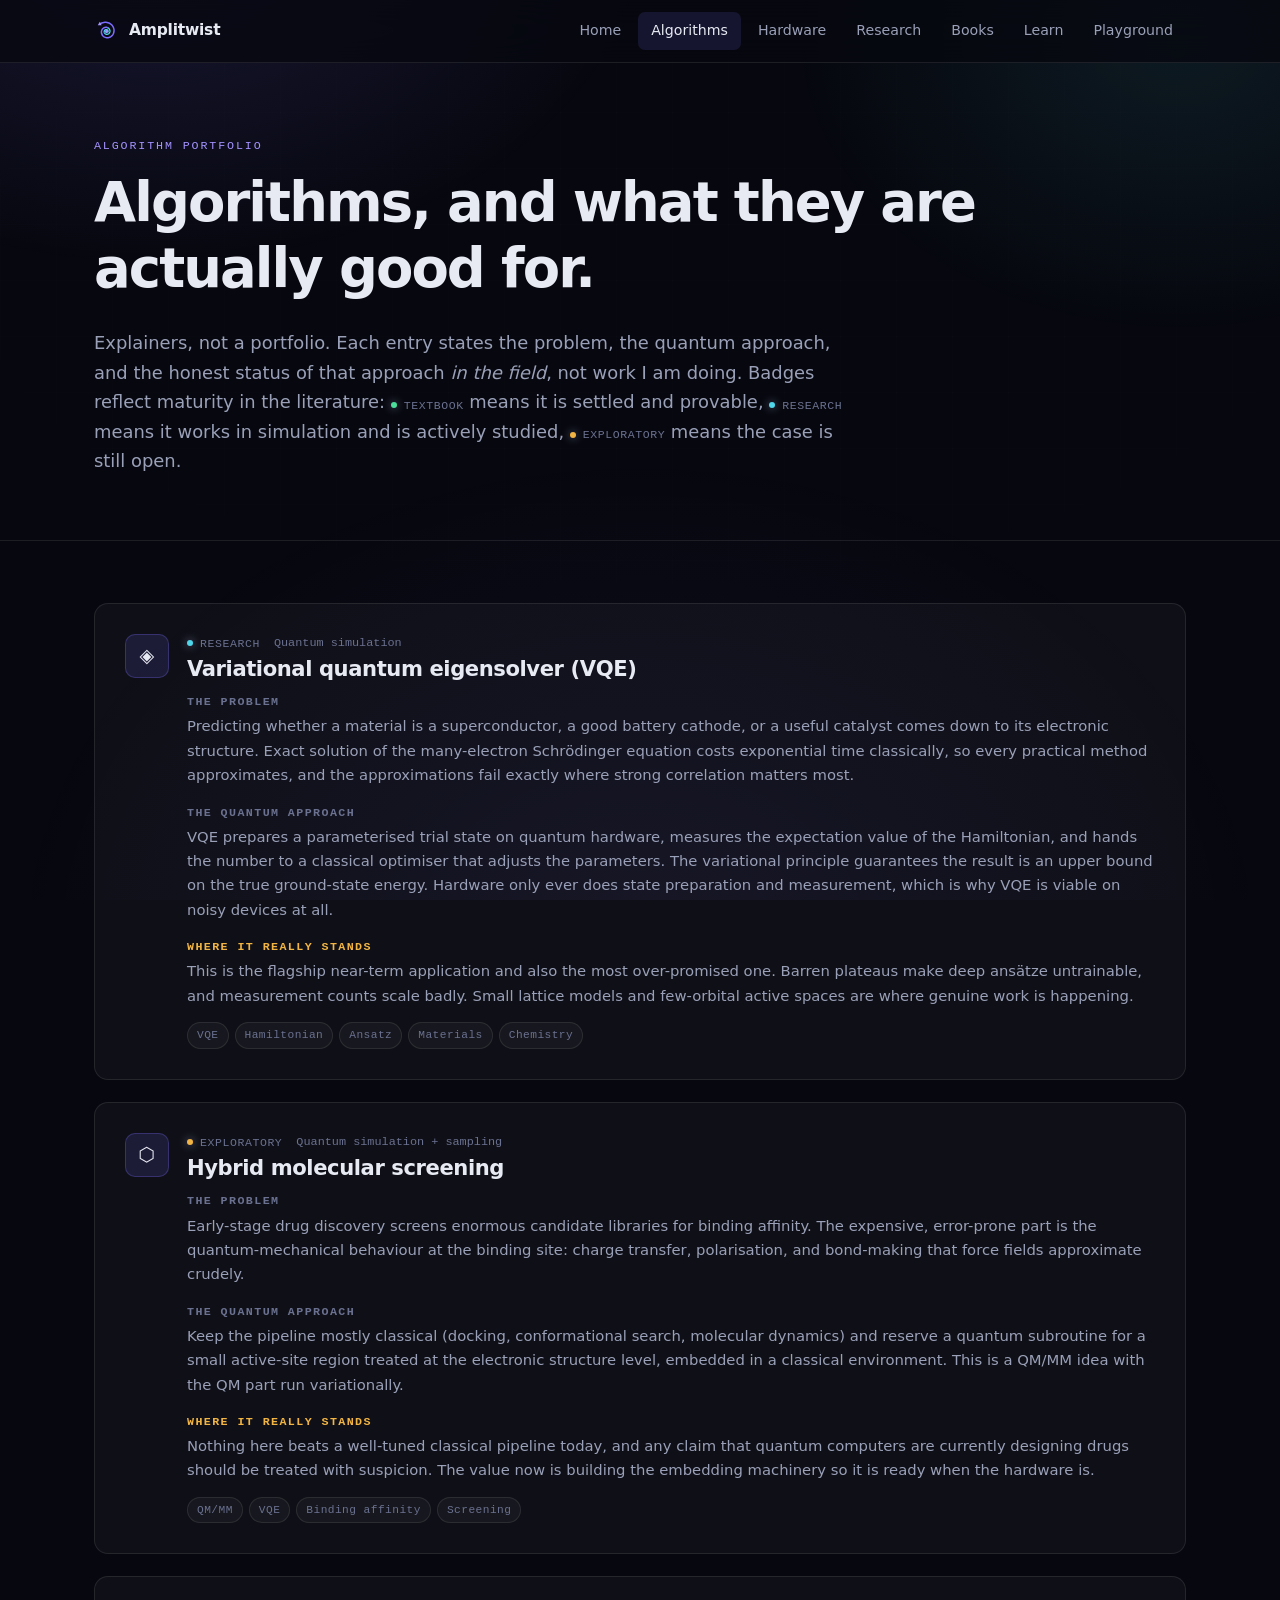
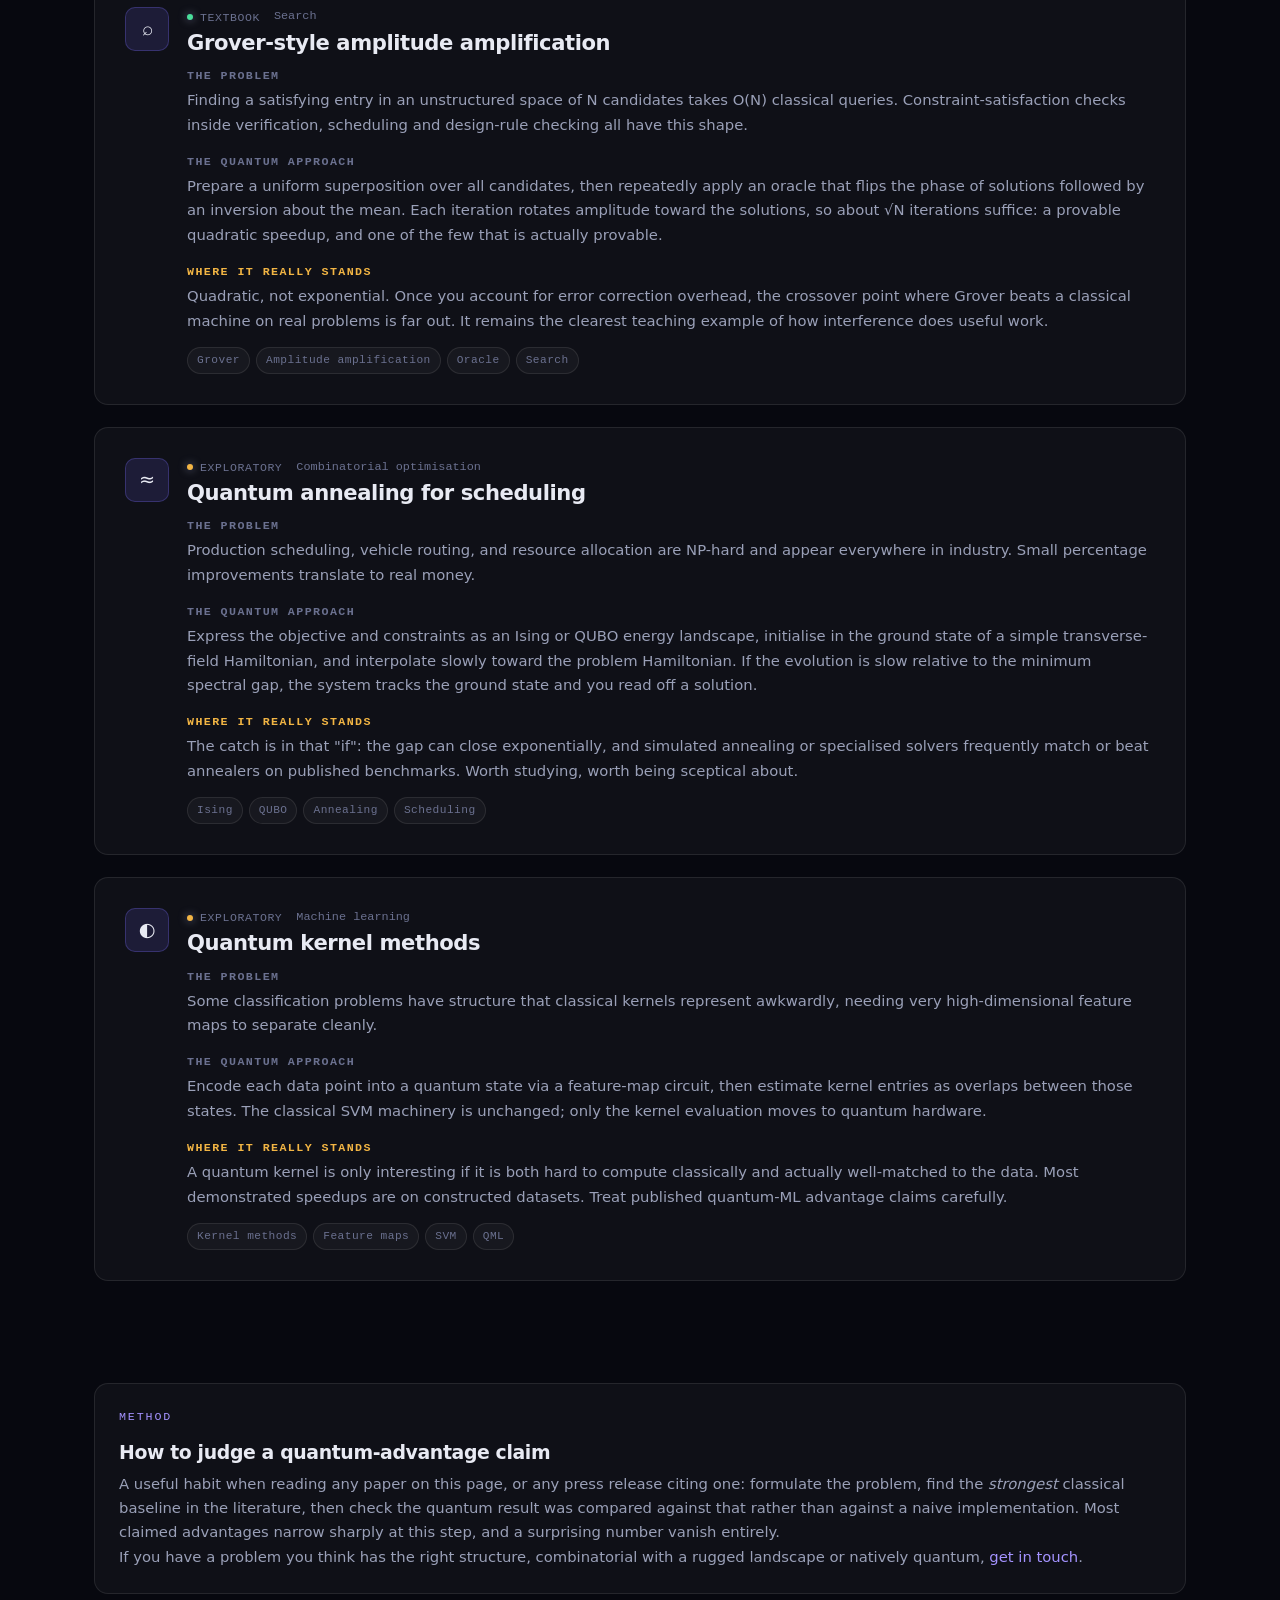
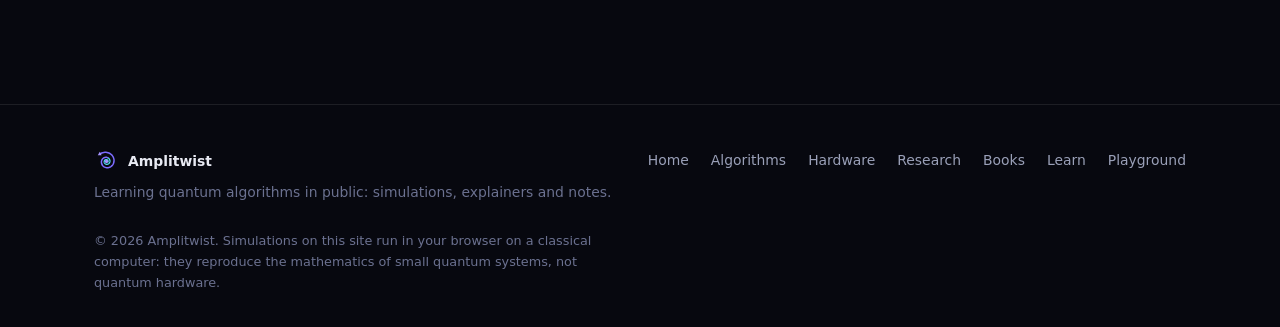
==== commit d2cacf25: "Add hardware platform comparison page" ====
--- a/algorithms.html
+++ b/algorithms.html
@@ -12,14 +12,14 @@
 <meta property="og:type" content="website">
 <meta property="og:site_name" content="Amplitwist">
 <meta property="og:title" content="Algorithms · Amplitwist">
-<meta property="og:description" content="Quantum algorithms with industrial applications: materials discovery, molecular simulation, optimisation, search and sampling — with an honest read on where each really stands.">
+<meta property="og:description" content="Quantum algorithms with industrial applications: materials discovery, molecular simulation, optimisation, search and sampling, with an honest read on where each really stands.">
 <meta property="og:url" content="https://amplitwist.com/algorithms.html">
 <meta property="og:image" content="https://amplitwist.com/assets/img/og.png">
 <meta property="og:image:width" content="1200">
 <meta property="og:image:height" content="630">
 <meta name="twitter:card" content="summary_large_image">
 <meta name="twitter:title" content="Algorithms · Amplitwist">
-<meta name="twitter:description" content="Quantum algorithms with industrial applications: materials discovery, molecular simulation, optimisation, search and sampling — with an honest read on where each really stands.">
+<meta name="twitter:description" content="Quantum algorithms with industrial applications: materials discovery, molecular simulation, optimisation, search and sampling, with an honest read on where each really stands.">
 <meta name="twitter:image" content="https://amplitwist.com/assets/img/og.png">
 <meta name="theme-color" content="#07080f">
 
@@ -37,7 +37,7 @@
       <h1>Algorithms, and what they are<br>actually good for.</h1>
       <p class="lede">
         Explainers, not a portfolio. Each entry states the problem, the quantum approach, and
-        the honest status of that approach <em>in the field</em> — not work I am doing. Badges
+        the honest status of that approach <em>in the field</em>, not work I am doing. Badges
         reflect maturity in the literature: <span class="status status-live">textbook</span>
         means it is settled and provable, <span class="status status-research">research</span>
         means it works in simulation and is actively studied,
@@ -67,9 +67,8 @@
           number vanish entirely.
         </p>
         <p class="mb-0">
-          If you have a problem you think has the right structure —
-          combinatorial with a rugged landscape, or natively quantum —
-          <a data-site-email href="#">get in touch</a>.
+          If you have a problem you think has the right structure, combinatorial with a
+          rugged landscape or natively quantum, <a data-site-email href="#">get in touch</a>.
         </p>
       </div>
     </div>
@@ -93,7 +92,7 @@
       'Predicting whether a material is a superconductor, a good battery cathode, or a useful ' +
       'catalyst comes down to its electronic structure. Exact solution of the many-electron ' +
       'Schrödinger equation costs exponential time classically, so every practical method ' +
-      'approximates — and the approximations fail exactly where strong correlation matters most.',
+      'approximates, and the approximations fail exactly where strong correlation matters most.',
     approach:
       'VQE prepares a parameterised trial state on quantum hardware, measures the expectation ' +
       'value of the Hamiltonian, and hands the number to a classical optimiser that adjusts the ' +
@@ -115,10 +114,10 @@
     statusClass: '',
     problem:
       'Early-stage drug discovery screens enormous candidate libraries for binding affinity. ' +
-      'The expensive, error-prone part is the quantum-mechanical behaviour at the binding site — ' +
+      'The expensive, error-prone part is the quantum-mechanical behaviour at the binding site: ' +
       'charge transfer, polarisation, and bond-making that force fields approximate crudely.',
     approach:
-      'Keep the pipeline mostly classical — docking, conformational search, molecular dynamics — ' +
+      'Keep the pipeline mostly classical (docking, conformational search, molecular dynamics) ' +
       'and reserve a quantum subroutine for a small active-site region treated at the electronic ' +
       'structure level, embedded in a classical environment. This is a QM/MM idea with the QM ' +
       'part run variationally.',
@@ -142,7 +141,7 @@
     approach:
       'Prepare a uniform superposition over all candidates, then repeatedly apply an oracle that ' +
       'flips the phase of solutions followed by an inversion about the mean. Each iteration ' +
-      'rotates amplitude toward the solutions, so about √N iterations suffice — a provable ' +
+      'rotates amplitude toward the solutions, so about √N iterations suffice: a provable ' +
       'quadratic speedup, and one of the few that is actually provable.',
     reality:
       'Quadratic, not exponential. Once you account for error correction overhead, the crossover ' +
@@ -166,7 +165,7 @@
       'the problem Hamiltonian. If the evolution is slow relative to the minimum spectral gap, ' +
       'the system tracks the ground state and you read off a solution.',
     reality:
-      'The catch is in that "if" — the gap can close exponentially, and simulated annealing or ' +
+      'The catch is in that "if": the gap can close exponentially, and simulated annealing or ' +
       'specialised solvers frequently match or beat annealers on published benchmarks. Worth ' +
       'studying, worth being sceptical about.',
     tags: ['Ising', 'QUBO', 'Annealing', 'Scheduling']
--- a/assets/css/site.css
+++ b/assets/css/site.css
@@ -1,6 +1,6 @@
 /* ============================================================
    Core design system.
-   Colors, type scale, and spacing all live here as tokens —
+   Colors, type scale, and spacing all live here as tokens:
    change a token, the whole site follows.
    ============================================================ */
 
@@ -49,7 +49,7 @@
   overflow-x: hidden;
 }
 
-/* Ambient background glow — pure CSS, no images */
+/* Ambient background glow: pure CSS, no images */
 body::before {
   content: "";
   position: fixed;
@@ -210,6 +210,17 @@
 .tag-accent { background: var(--accent-dim); border-color: rgba(124,108,255,0.3); color: var(--accent-bright); }
 .tag-cyan   { background: var(--cyan-dim);  border-color: rgba(79,214,232,0.3);  color: var(--cyan); }
 
+/* Horizon badges on the applications grid: a pill like .tag, but carrying a
+   status dot, so a maturity label can sit in the same row as topic tags
+   without looking like a different species. */
+.tag-status { display: inline-flex; align-items: center; gap: 6px; }
+.tag-status::before {
+  content: ""; width: 6px; height: 6px; border-radius: 50%;
+  background: var(--amber); box-shadow: 0 0 9px currentColor;
+}
+.tag-near::before  { background: var(--green); }
+.tag-early::before { background: var(--cyan); }
+
 .status {
   display: inline-flex; align-items: center; gap: 7px;
   font-family: var(--mono); font-size: 0.72rem; letter-spacing: 0.05em;
@@ -221,6 +232,58 @@
 }
 .status-live::before   { background: var(--green); }
 .status-research::before { background: var(--cyan); }
+
+/* ---------- Comparison table ---------- */
+
+/* Seven columns of hardware trade-offs will never fit a phone, so the table
+   scrolls inside its own box rather than pushing the page sideways. */
+.table-scroll {
+  overflow-x: auto;
+  border: 1px solid var(--border);
+  border-radius: var(--radius);
+  background: var(--surface);
+}
+.cmp {
+  border-collapse: collapse;
+  width: 100%;
+  min-width: 780px;
+  font-size: 0.86rem;
+}
+.cmp th {
+  text-align: left;
+  font-family: var(--mono); font-size: 0.68rem;
+  letter-spacing: 0.11em; text-transform: uppercase;
+  color: var(--text-dim); font-weight: 500;
+  padding: 14px 16px;
+  border-bottom: 1px solid var(--border-bright);
+  white-space: nowrap;
+}
+.cmp td {
+  padding: 14px 16px;
+  color: var(--text-muted);
+  border-bottom: 1px solid var(--border);
+  vertical-align: top;
+}
+.cmp tbody tr:last-child td { border-bottom: 0; }
+.cmp tbody tr:hover td { background: var(--surface-hover); }
+.cmp-name { color: var(--text); font-weight: 600; white-space: nowrap; }
+.cmp-name a { color: var(--text); }
+.cmp-name a:hover { color: var(--accent-bright); }
+
+/* ---------- Labelled sub-sections inside a card ---------- */
+
+.section-label {
+  font-family: var(--mono); font-size: 0.73rem;
+  letter-spacing: 0.12em; text-transform: uppercase;
+  color: var(--text-dim); margin: 18px 0 5px; font-weight: 500;
+}
+.section-label:first-child { margin-top: 0; }
+
+.pc-list { margin: 0; padding-left: 18px; color: var(--text-muted); font-size: 0.92rem; }
+.pc-list li { margin-bottom: 7px; }
+.pc-list li:last-child { margin-bottom: 0; }
+.pc-good li::marker { color: var(--green); }
+.pc-bad  li::marker { color: var(--rose); }
 
 /* ---------- Buttons ---------- */
 
@@ -296,7 +359,7 @@
   z-index: 1;
 }
 /* The monogram sits underneath and only becomes visible when the
-   <img> removes itself on error — so a missing headshot degrades to
+   <img> removes itself on error, so a missing headshot degrades to
    initials rather than a broken-image icon. */
 .founder-monogram {
   position: absolute;
--- a/assets/css/quantum.css
+++ b/assets/css/quantum.css
@@ -1,5 +1,5 @@
 /* ============================================================
-   quantum.css — interactive lab components.
+   quantum.css: interactive lab components.
    Loaded only by learn.html and playground.html.
    ============================================================ */
 
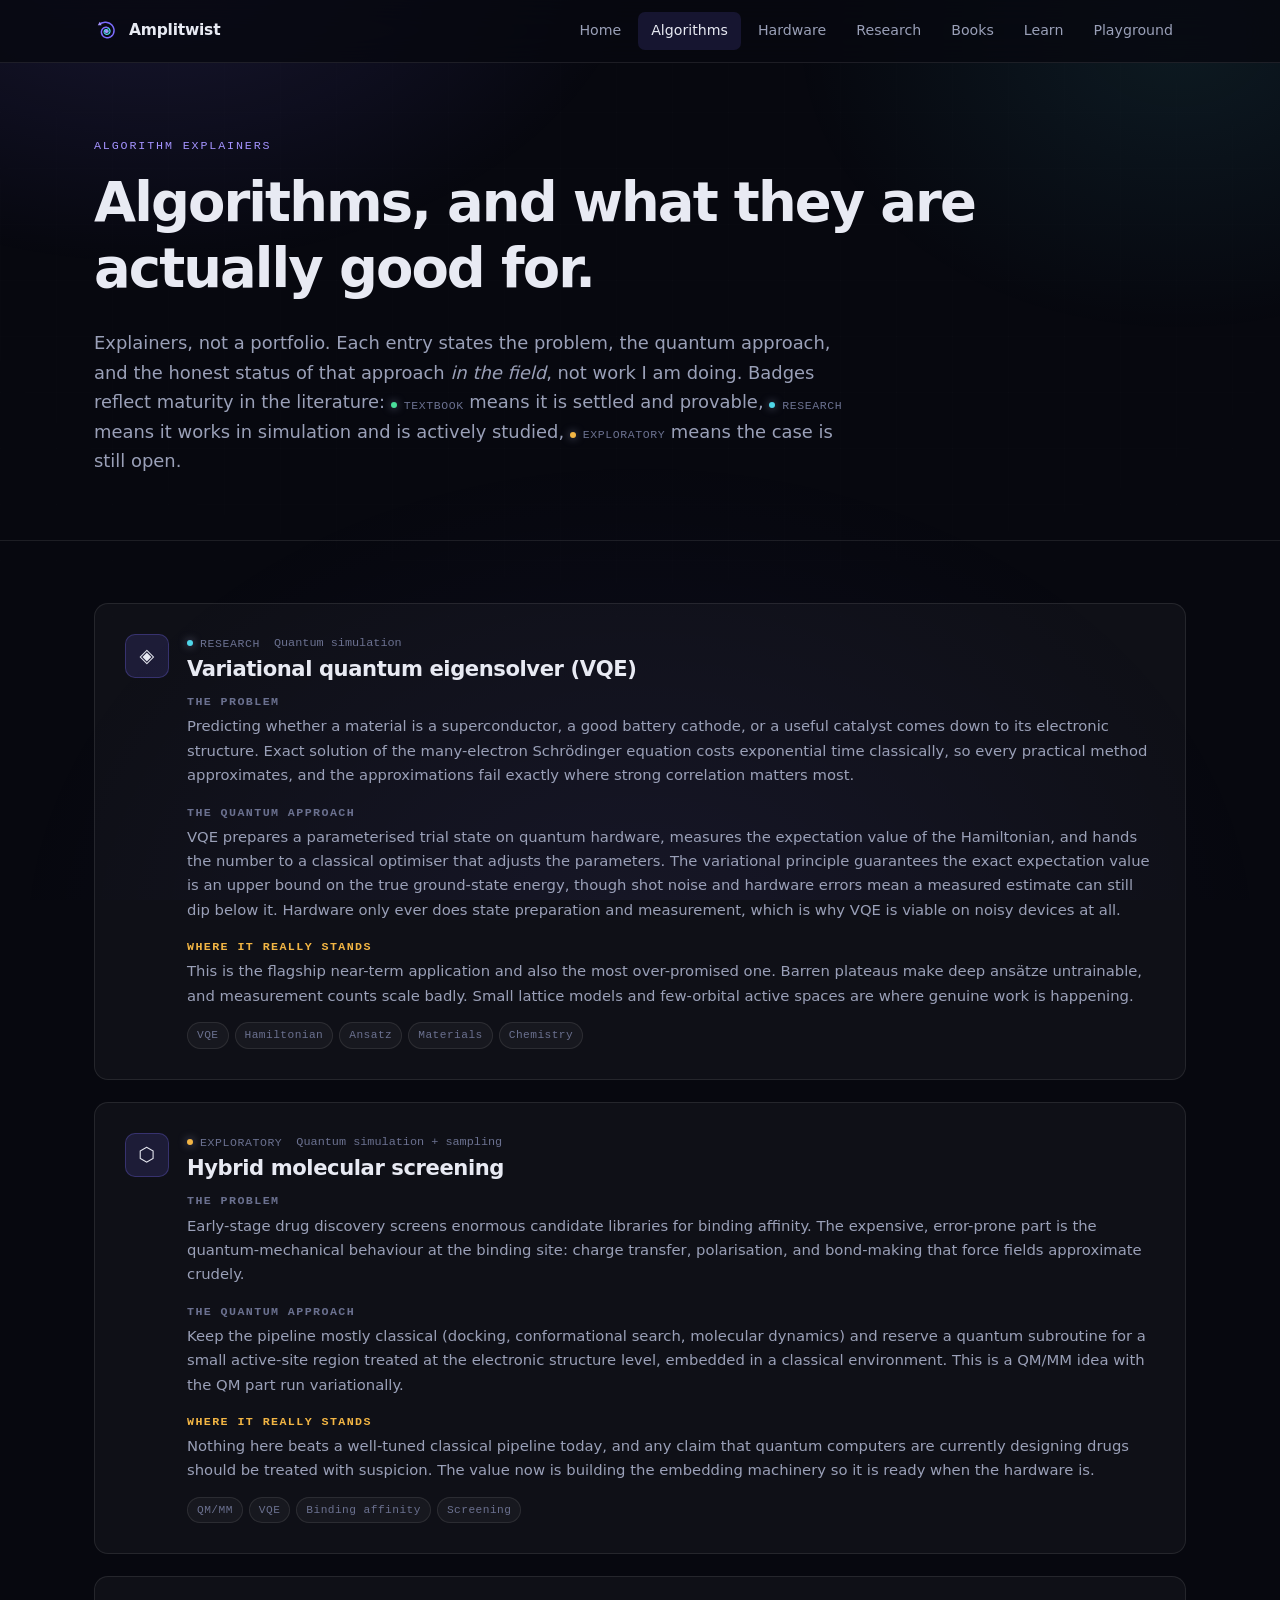
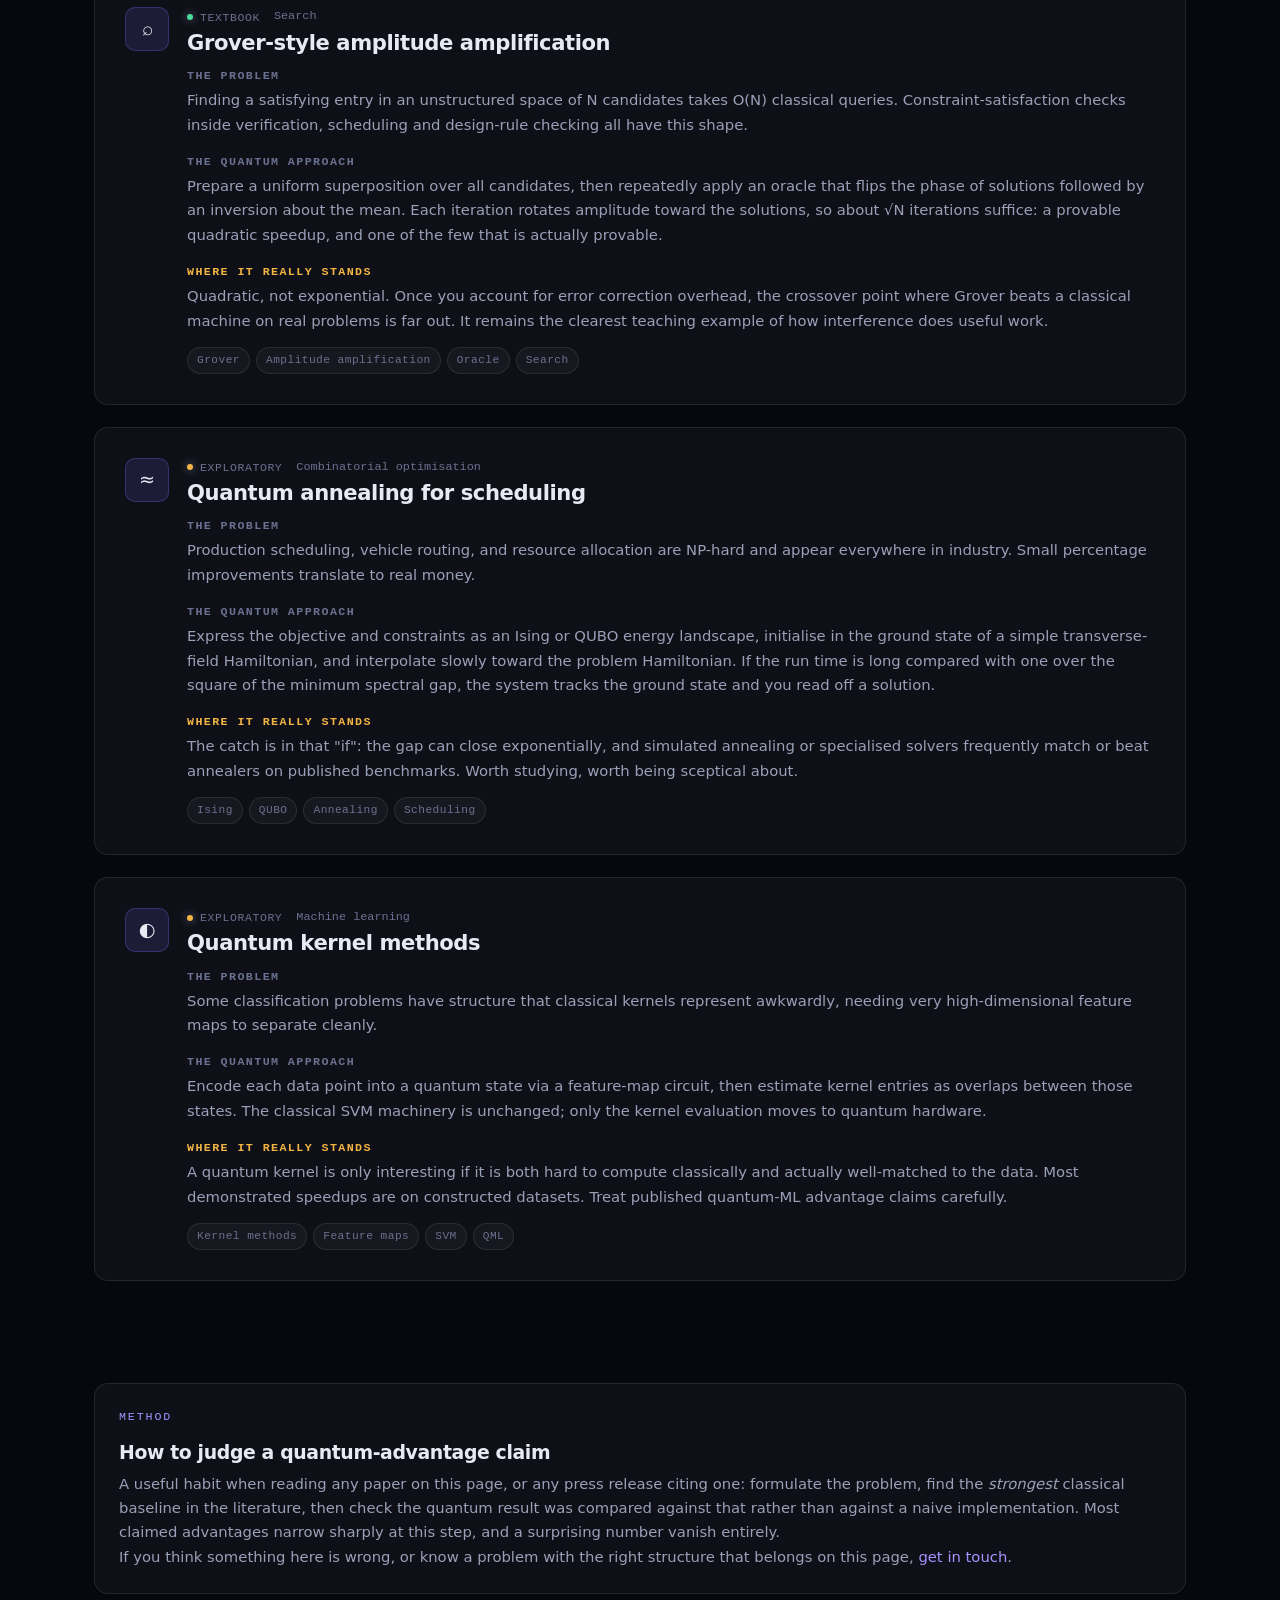
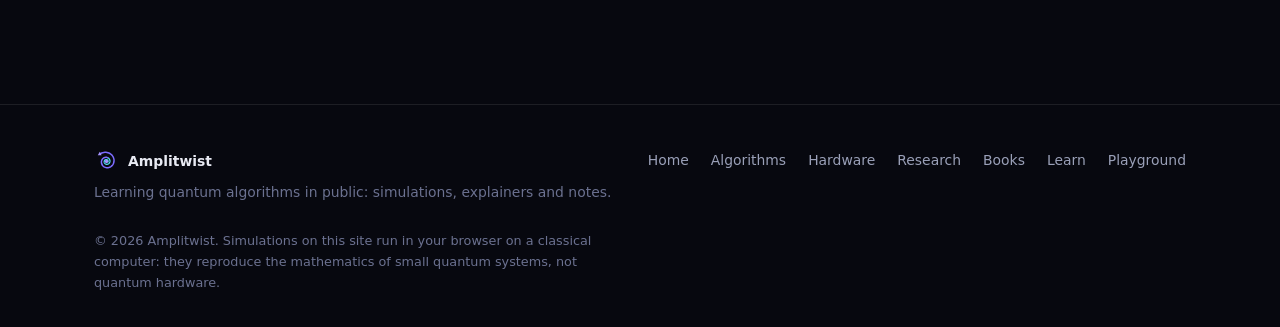
==== commit d4a415c0: "Fix accuracy issues on home, algorithms, research, books and playground pages" ====
--- a/algorithms.html
+++ b/algorithms.html
@@ -33,7 +33,7 @@
 <main>
   <section class="hero" style="padding:74px 0 44px">
     <div class="wrap">
-      <span class="eyebrow">Algorithm portfolio</span>
+      <span class="eyebrow">Algorithm explainers</span>
       <h1>Algorithms, and what they are<br>actually good for.</h1>
       <p class="lede">
         Explainers, not a portfolio. Each entry states the problem, the quantum approach, and
@@ -67,8 +67,8 @@
           number vanish entirely.
         </p>
         <p class="mb-0">
-          If you have a problem you think has the right structure, combinatorial with a
-          rugged landscape or natively quantum, <a data-site-email href="#">get in touch</a>.
+          If you think something here is wrong, or know a problem with the right structure that
+          belongs on this page, <a data-site-email href="#">get in touch</a>.
         </p>
       </div>
     </div>
@@ -96,8 +96,9 @@
     approach:
       'VQE prepares a parameterised trial state on quantum hardware, measures the expectation ' +
       'value of the Hamiltonian, and hands the number to a classical optimiser that adjusts the ' +
-      'parameters. The variational principle guarantees the result is an upper bound on the true ' +
-      'ground-state energy. Hardware only ever does state preparation and measurement, which is ' +
+      'parameters. The variational principle guarantees the exact expectation value is an upper ' +
+      'bound on the true ground-state energy, though shot noise and hardware errors mean a ' +
+      'measured estimate can still dip below it. Hardware only ever does state preparation and measurement, which is ' +
       'why VQE is viable on noisy devices at all.',
     reality:
       'This is the flagship near-term application and also the most over-promised one. Barren ' +
@@ -162,7 +163,8 @@
     approach:
       'Express the objective and constraints as an Ising or QUBO energy landscape, initialise in ' +
       'the ground state of a simple transverse-field Hamiltonian, and interpolate slowly toward ' +
-      'the problem Hamiltonian. If the evolution is slow relative to the minimum spectral gap, ' +
+      'the problem Hamiltonian. If the run time is long compared with one over the square of the ' +
+      'minimum spectral gap, ' +
       'the system tracks the ground state and you read off a solution.',
     reality:
       'The catch is in that "if": the gap can close exponentially, and simulated annealing or ' +
